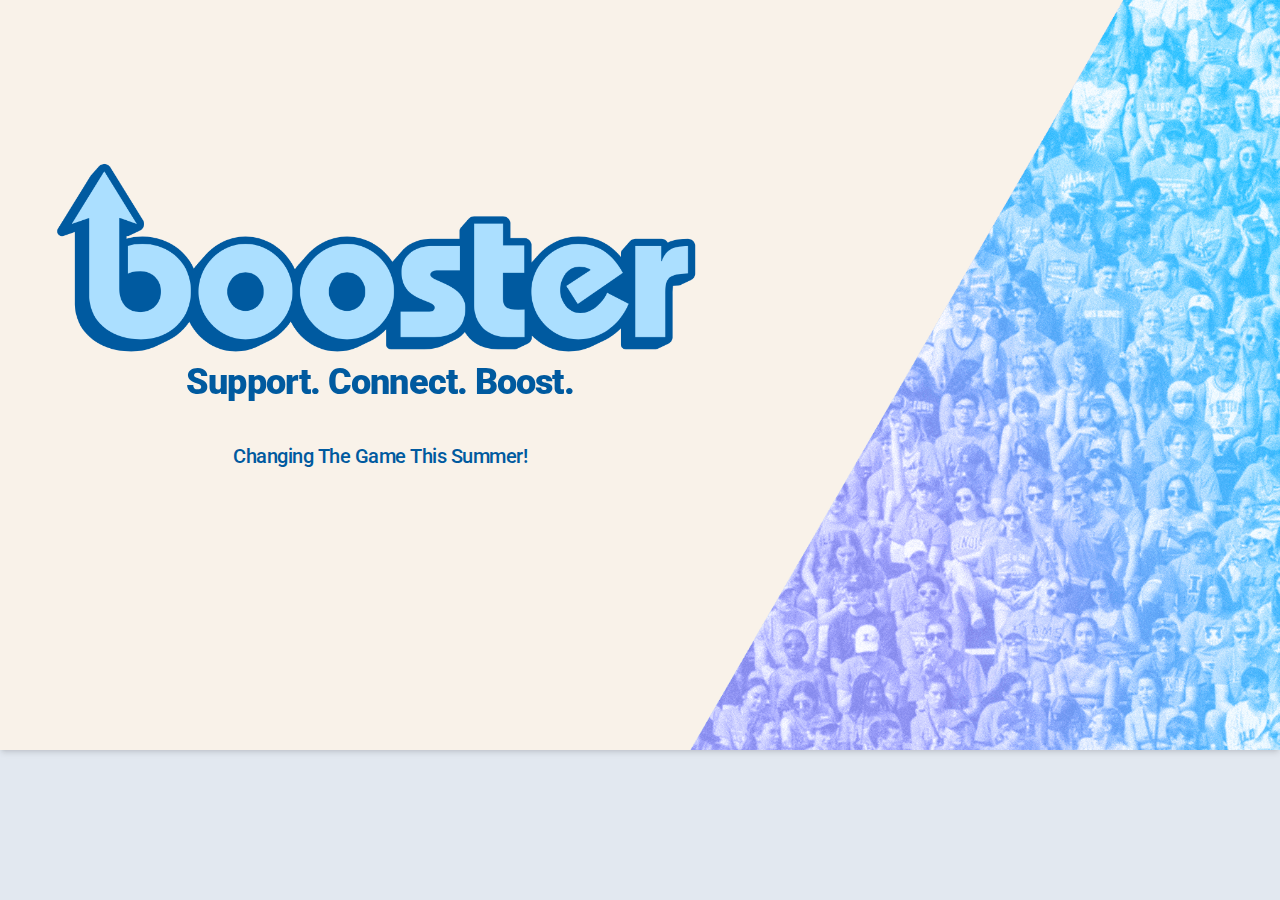
==== index.html @ 49410ab0 "fixed build" ====
<!doctype html>
<html lang="en">
  <head>
    <meta charset="UTF-8" />
    <link rel="icon" type="image/png" href="/favicon.ico">
    <meta name="viewport" content="width=device-width, initial-scale=1.0" />
    <title>Booster - Support. Connect. Boost.</title>
    <script type="module" crossorigin src="/assets/index-D_Ae_kWf.js"></script>
    <link rel="stylesheet" crossorigin href="/assets/index-BhHoPmG8.css">
  </head>
  <body class="bg-[#e2e8f0]">
    <div class="min-h-[510px] md:min-h-[750px] bg-off-white bg-[url('/fans.png')] bg-no-repeat bg-right-top bg-[length:400px] md:bg-[length:600px] shadow-md">
      <div class="ml-10 pt-12 md:ml-14 md:pt-[160px] w-3/4 md:w-1/2">
        <img src="/booster-logo.svg" class="relative w-full" data-aos="zoom-in" />
        <div class="pl-2">
          <p class="font-roboto text-2xl md:text-4xl font-black tracking-tight text-blue pt-2 md:text-center" data-aos="zoom-y-out">Support. Connect. Boost.</p>
          <p class="font-roboto text-base md:text-xl font-medium tracking-tight text-blue pt-10 md:text-center">Changing The Game This Summer!</p>
        </div>
      </div>
    </div>
  </body>
</html>
---- assets/index-BhHoPmG8.css ----
@import"https://fonts.googleapis.com/css2?family=Roboto:wght@500;700;900&display=swap";*,:before,:after{box-sizing:border-box;border-width:0;border-style:solid;border-color:currentColor}:before,:after{--tw-content: ""}html,:host{line-height:1.5;-webkit-text-size-adjust:100%;-moz-tab-size:4;-o-tab-size:4;tab-size:4;font-family:ui-sans-serif,system-ui,sans-serif,"Apple Color Emoji","Segoe UI Emoji",Segoe UI Symbol,"Noto Color Emoji";font-feature-settings:normal;font-variation-settings:normal;-webkit-tap-highlight-color:transparent}body{margin:0;line-height:inherit}hr{height:0;color:inherit;border-top-width:1px}abbr:where([title]){-webkit-text-decoration:underline dotted;text-decoration:underline dotted}h1,h2,h3,h4,h5,h6{font-size:inherit;font-weight:inherit}a{color:inherit;text-decoration:inherit}b,strong{font-weight:bolder}code,kbd,samp,pre{font-family:ui-monospace,SFMono-Regular,Menlo,Monaco,Consolas,Liberation Mono,Courier New,monospace;font-feature-settings:normal;font-variation-settings:normal;font-size:1em}small{font-size:80%}sub,sup{font-size:75%;line-height:0;position:relative;vertical-align:baseline}sub{bottom:-.25em}sup{top:-.5em}table{text-indent:0;border-color:inherit;border-collapse:collapse}button,input,optgroup,select,textarea{font-family:inherit;font-feature-settings:inherit;font-variation-settings:inherit;font-size:100%;font-weight:inherit;line-height:inherit;letter-spacing:inherit;color:inherit;margin:0;padding:0}button,select{text-transform:none}button,input:where([type=button]),input:where([type=reset]),input:where([type=submit]){-webkit-appearance:button;background-color:transparent;background-image:none}:-moz-focusring{outline:auto}:-moz-ui-invalid{box-shadow:none}progress{vertical-align:baseline}::-webkit-inner-spin-button,::-webkit-outer-spin-button{height:auto}[type=search]{-webkit-appearance:textfield;outline-offset:-2px}::-webkit-search-decoration{-webkit-appearance:none}::-webkit-file-upload-button{-webkit-appearance:button;font:inherit}summary{display:list-item}blockquote,dl,dd,h1,h2,h3,h4,h5,h6,hr,figure,p,pre{margin:0}fieldset{margin:0;padding:0}legend{padding:0}ol,ul,menu{list-style:none;margin:0;padding:0}dialog{padding:0}textarea{resize:vertical}input::-moz-placeholder,textarea::-moz-placeholder{opacity:1;color:#9ca3af}input::placeholder,textarea::placeholder{opacity:1;color:#9ca3af}button,[role=button]{cursor:pointer}:disabled{cursor:default}img,svg,video,canvas,audio,iframe,embed,object{display:block;vertical-align:middle}img,video{max-width:100%;height:auto}[hidden]{display:none}*,:before,:after{--tw-border-spacing-x: 0;--tw-border-spacing-y: 0;--tw-translate-x: 0;--tw-translate-y: 0;--tw-rotate: 0;--tw-skew-x: 0;--tw-skew-y: 0;--tw-scale-x: 1;--tw-scale-y: 1;--tw-pan-x: ;--tw-pan-y: ;--tw-pinch-zoom: ;--tw-scroll-snap-strictness: proximity;--tw-gradient-from-position: ;--tw-gradient-via-position: ;--tw-gradient-to-position: ;--tw-ordinal: ;--tw-slashed-zero: ;--tw-numeric-figure: ;--tw-numeric-spacing: ;--tw-numeric-fraction: ;--tw-ring-inset: ;--tw-ring-offset-width: 0px;--tw-ring-offset-color: #fff;--tw-ring-color: rgb(59 130 246 / .5);--tw-ring-offset-shadow: 0 0 #0000;--tw-ring-shadow: 0 0 #0000;--tw-shadow: 0 0 #0000;--tw-shadow-colored: 0 0 #0000;--tw-blur: ;--tw-brightness: ;--tw-contrast: ;--tw-grayscale: ;--tw-hue-rotate: ;--tw-invert: ;--tw-saturate: ;--tw-sepia: ;--tw-drop-shadow: ;--tw-backdrop-blur: ;--tw-backdrop-brightness: ;--tw-backdrop-contrast: ;--tw-backdrop-grayscale: ;--tw-backdrop-hue-rotate: ;--tw-backdrop-invert: ;--tw-backdrop-opacity: ;--tw-backdrop-saturate: ;--tw-backdrop-sepia: ;--tw-contain-size: ;--tw-contain-layout: ;--tw-contain-paint: ;--tw-contain-style: }::backdrop{--tw-border-spacing-x: 0;--tw-border-spacing-y: 0;--tw-translate-x: 0;--tw-translate-y: 0;--tw-rotate: 0;--tw-skew-x: 0;--tw-skew-y: 0;--tw-scale-x: 1;--tw-scale-y: 1;--tw-pan-x: ;--tw-pan-y: ;--tw-pinch-zoom: ;--tw-scroll-snap-strictness: proximity;--tw-gradient-from-position: ;--tw-gradient-via-position: ;--tw-gradient-to-position: ;--tw-ordinal: ;--tw-slashed-zero: ;--tw-numeric-figure: ;--tw-numeric-spacing: ;--tw-numeric-fraction: ;--tw-ring-inset: ;--tw-ring-offset-width: 0px;--tw-ring-offset-color: #fff;--tw-ring-color: rgb(59 130 246 / .5);--tw-ring-offset-shadow: 0 0 #0000;--tw-ring-shadow: 0 0 #0000;--tw-shadow: 0 0 #0000;--tw-shadow-colored: 0 0 #0000;--tw-blur: ;--tw-brightness: ;--tw-contrast: ;--tw-grayscale: ;--tw-hue-rotate: ;--tw-invert: ;--tw-saturate: ;--tw-sepia: ;--tw-drop-shadow: ;--tw-backdrop-blur: ;--tw-backdrop-brightness: ;--tw-backdrop-contrast: ;--tw-backdrop-grayscale: ;--tw-backdrop-hue-rotate: ;--tw-backdrop-invert: ;--tw-backdrop-opacity: ;--tw-backdrop-saturate: ;--tw-backdrop-sepia: ;--tw-contain-size: ;--tw-contain-layout: ;--tw-contain-paint: ;--tw-contain-style: }.relative{position:relative}.ml-10{margin-left:2.5rem}.min-h-\[510px\]{min-height:510px}.w-3\/4{width:75%}.w-full{width:100%}.bg-\[\#e2e8f0\]{--tw-bg-opacity: 1;background-color:rgb(226 232 240 / var(--tw-bg-opacity))}.bg-off-white{--tw-bg-opacity: 1;background-color:rgb(249 242 233 / var(--tw-bg-opacity))}.bg-\[url\(\'\/fans\.png\'\)\]{background-image:url(/fans.png)}.bg-\[length\:400px\]{background-size:400px}.bg-right-top{background-position:right top}.bg-no-repeat{background-repeat:no-repeat}.pl-2{padding-left:.5rem}.pt-10{padding-top:2.5rem}.pt-12{padding-top:3rem}.pt-2{padding-top:.5rem}.font-roboto{font-family:Roboto,sans-serif}.text-2xl{font-size:1.5rem;line-height:2rem}.text-base{font-size:1rem;line-height:1.5rem}.font-black{font-weight:900}.font-medium{font-weight:500}.tracking-tight{letter-spacing:-.025em}.text-blue{--tw-text-opacity: 1;color:rgb(0 90 159 / var(--tw-text-opacity))}.shadow-md{--tw-shadow: 0 4px 6px -1px rgb(0 0 0 / .1), 0 2px 4px -2px rgb(0 0 0 / .1);--tw-shadow-colored: 0 4px 6px -1px var(--tw-shadow-color), 0 2px 4px -2px var(--tw-shadow-color);box-shadow:var(--tw-ring-offset-shadow, 0 0 #0000),var(--tw-ring-shadow, 0 0 #0000),var(--tw-shadow)}@media (min-width: 768px){.md\:ml-14{margin-left:3.5rem}.md\:min-h-\[750px\]{min-height:750px}.md\:w-1\/2{width:50%}.md\:bg-\[length\:600px\]{background-size:600px}.md\:pt-\[160px\]{padding-top:160px}.md\:text-center{text-align:center}.md\:text-4xl{font-size:2.25rem;line-height:2.5rem}.md\:text-xl{font-size:1.25rem;line-height:1.75rem}}[data-aos][data-aos][data-aos-duration="50"],body[data-aos-duration="50"] [data-aos]{transition-duration:50ms}[data-aos][data-aos][data-aos-delay="50"],body[data-aos-delay="50"] [data-aos]{transition-delay:0s}[data-aos][data-aos][data-aos-delay="50"].aos-animate,body[data-aos-delay="50"] [data-aos].aos-animate{transition-delay:50ms}[data-aos][data-aos][data-aos-duration="100"],body[data-aos-duration="100"] [data-aos]{transition-duration:.1s}[data-aos][data-aos][data-aos-delay="100"],body[data-aos-delay="100"] [data-aos]{transition-delay:0s}[data-aos][data-aos][data-aos-delay="100"].aos-animate,body[data-aos-delay="100"] [data-aos].aos-animate{transition-delay:.1s}[data-aos][data-aos][data-aos-duration="150"],body[data-aos-duration="150"] [data-aos]{transition-duration:.15s}[data-aos][data-aos][data-aos-delay="150"],body[data-aos-delay="150"] [data-aos]{transition-delay:0s}[data-aos][data-aos][data-aos-delay="150"].aos-animate,body[data-aos-delay="150"] [data-aos].aos-animate{transition-delay:.15s}[data-aos][data-aos][data-aos-duration="200"],body[data-aos-duration="200"] [data-aos]{transition-duration:.2s}[data-aos][data-aos][data-aos-delay="200"],body[data-aos-delay="200"] [data-aos]{transition-delay:0s}[data-aos][data-aos][data-aos-delay="200"].aos-animate,body[data-aos-delay="200"] [data-aos].aos-animate{transition-delay:.2s}[data-aos][data-aos][data-aos-duration="250"],body[data-aos-duration="250"] [data-aos]{transition-duration:.25s}[data-aos][data-aos][data-aos-delay="250"],body[data-aos-delay="250"] [data-aos]{transition-delay:0s}[data-aos][data-aos][data-aos-delay="250"].aos-animate,body[data-aos-delay="250"] [data-aos].aos-animate{transition-delay:.25s}[data-aos][data-aos][data-aos-duration="300"],body[data-aos-duration="300"] [data-aos]{transition-duration:.3s}[data-aos][data-aos][data-aos-delay="300"],body[data-aos-delay="300"] [data-aos]{transition-delay:0s}[data-aos][data-aos][data-aos-delay="300"].aos-animate,body[data-aos-delay="300"] [data-aos].aos-animate{transition-delay:.3s}[data-aos][data-aos][data-aos-duration="350"],body[data-aos-duration="350"] [data-aos]{transition-duration:.35s}[data-aos][data-aos][data-aos-delay="350"],body[data-aos-delay="350"] [data-aos]{transition-delay:0s}[data-aos][data-aos][data-aos-delay="350"].aos-animate,body[data-aos-delay="350"] [data-aos].aos-animate{transition-delay:.35s}[data-aos][data-aos][data-aos-duration="400"],body[data-aos-duration="400"] [data-aos]{transition-duration:.4s}[data-aos][data-aos][data-aos-delay="400"],body[data-aos-delay="400"] [data-aos]{transition-delay:0s}[data-aos][data-aos][data-aos-delay="400"].aos-animate,body[data-aos-delay="400"] [data-aos].aos-animate{transition-delay:.4s}[data-aos][data-aos][data-aos-duration="450"],body[data-aos-duration="450"] [data-aos]{transition-duration:.45s}[data-aos][data-aos][data-aos-delay="450"],body[data-aos-delay="450"] [data-aos]{transition-delay:0s}[data-aos][data-aos][data-aos-delay="450"].aos-animate,body[data-aos-delay="450"] [data-aos].aos-animate{transition-delay:.45s}[data-aos][data-aos][data-aos-duration="500"],body[data-aos-duration="500"] [data-aos]{transition-duration:.5s}[data-aos][data-aos][data-aos-delay="500"],body[data-aos-delay="500"] [data-aos]{transition-delay:0s}[data-aos][data-aos][data-aos-delay="500"].aos-animate,body[data-aos-delay="500"] [data-aos].aos-animate{transition-delay:.5s}[data-aos][data-aos][data-aos-duration="550"],body[data-aos-duration="550"] [data-aos]{transition-duration:.55s}[data-aos][data-aos][data-aos-delay="550"],body[data-aos-delay="550"] [data-aos]{transition-delay:0s}[data-aos][data-aos][data-aos-delay="550"].aos-animate,body[data-aos-delay="550"] [data-aos].aos-animate{transition-delay:.55s}[data-aos][data-aos][data-aos-duration="600"],body[data-aos-duration="600"] [data-aos]{transition-duration:.6s}[data-aos][data-aos][data-aos-delay="600"],body[data-aos-delay="600"] [data-aos]{transition-delay:0s}[data-aos][data-aos][data-aos-delay="600"].aos-animate,body[data-aos-delay="600"] [data-aos].aos-animate{transition-delay:.6s}[data-aos][data-aos][data-aos-duration="650"],body[data-aos-duration="650"] [data-aos]{transition-duration:.65s}[data-aos][data-aos][data-aos-delay="650"],body[data-aos-delay="650"] [data-aos]{transition-delay:0s}[data-aos][data-aos][data-aos-delay="650"].aos-animate,body[data-aos-delay="650"] [data-aos].aos-animate{transition-delay:.65s}[data-aos][data-aos][data-aos-duration="700"],body[data-aos-duration="700"] [data-aos]{transition-duration:.7s}[data-aos][data-aos][data-aos-delay="700"],body[data-aos-delay="700"] [data-aos]{transition-delay:0s}[data-aos][data-aos][data-aos-delay="700"].aos-animate,body[data-aos-delay="700"] [data-aos].aos-animate{transition-delay:.7s}[data-aos][data-aos][data-aos-duration="750"],body[data-aos-duration="750"] [data-aos]{transition-duration:.75s}[data-aos][data-aos][data-aos-delay="750"],body[data-aos-delay="750"] [data-aos]{transition-delay:0s}[data-aos][data-aos][data-aos-delay="750"].aos-animate,body[data-aos-delay="750"] [data-aos].aos-animate{transition-delay:.75s}[data-aos][data-aos][data-aos-duration="800"],body[data-aos-duration="800"] [data-aos]{transition-duration:.8s}[data-aos][data-aos][data-aos-delay="800"],body[data-aos-delay="800"] [data-aos]{transition-delay:0s}[data-aos][data-aos][data-aos-delay="800"].aos-animate,body[data-aos-delay="800"] [data-aos].aos-animate{transition-delay:.8s}[data-aos][data-aos][data-aos-duration="850"],body[data-aos-duration="850"] [data-aos]{transition-duration:.85s}[data-aos][data-aos][data-aos-delay="850"],body[data-aos-delay="850"] [data-aos]{transition-delay:0s}[data-aos][data-aos][data-aos-delay="850"].aos-animate,body[data-aos-delay="850"] [data-aos].aos-animate{transition-delay:.85s}[data-aos][data-aos][data-aos-duration="900"],body[data-aos-duration="900"] [data-aos]{transition-duration:.9s}[data-aos][data-aos][data-aos-delay="900"],body[data-aos-delay="900"] [data-aos]{transition-delay:0s}[data-aos][data-aos][data-aos-delay="900"].aos-animate,body[data-aos-delay="900"] [data-aos].aos-animate{transition-delay:.9s}[data-aos][data-aos][data-aos-duration="950"],body[data-aos-duration="950"] [data-aos]{transition-duration:.95s}[data-aos][data-aos][data-aos-delay="950"],body[data-aos-delay="950"] [data-aos]{transition-delay:0s}[data-aos][data-aos][data-aos-delay="950"].aos-animate,body[data-aos-delay="950"] [data-aos].aos-animate{transition-delay:.95s}[data-aos][data-aos][data-aos-duration="1000"],body[data-aos-duration="1000"] [data-aos]{transition-duration:1s}[data-aos][data-aos][data-aos-delay="1000"],body[data-aos-delay="1000"] [data-aos]{transition-delay:0s}[data-aos][data-aos][data-aos-delay="1000"].aos-animate,body[data-aos-delay="1000"] [data-aos].aos-animate{transition-delay:1s}[data-aos][data-aos][data-aos-duration="1050"],body[data-aos-duration="1050"] [data-aos]{transition-duration:1.05s}[data-aos][data-aos][data-aos-delay="1050"],body[data-aos-delay="1050"] [data-aos]{transition-delay:0s}[data-aos][data-aos][data-aos-delay="1050"].aos-animate,body[data-aos-delay="1050"] [data-aos].aos-animate{transition-delay:1.05s}[data-aos][data-aos][data-aos-duration="1100"],body[data-aos-duration="1100"] [data-aos]{transition-duration:1.1s}[data-aos][data-aos][data-aos-delay="1100"],body[data-aos-delay="1100"] [data-aos]{transition-delay:0s}[data-aos][data-aos][data-aos-delay="1100"].aos-animate,body[data-aos-delay="1100"] [data-aos].aos-animate{transition-delay:1.1s}[data-aos][data-aos][data-aos-duration="1150"],body[data-aos-duration="1150"] [data-aos]{transition-duration:1.15s}[data-aos][data-aos][data-aos-delay="1150"],body[data-aos-delay="1150"] [data-aos]{transition-delay:0s}[data-aos][data-aos][data-aos-delay="1150"].aos-animate,body[data-aos-delay="1150"] [data-aos].aos-animate{transition-delay:1.15s}[data-aos][data-aos][data-aos-duration="1200"],body[data-aos-duration="1200"] [data-aos]{transition-duration:1.2s}[data-aos][data-aos][data-aos-delay="1200"],body[data-aos-delay="1200"] [data-aos]{transition-delay:0s}[data-aos][data-aos][data-aos-delay="1200"].aos-animate,body[data-aos-delay="1200"] [data-aos].aos-animate{transition-delay:1.2s}[data-aos][data-aos][data-aos-duration="1250"],body[data-aos-duration="1250"] [data-aos]{transition-duration:1.25s}[data-aos][data-aos][data-aos-delay="1250"],body[data-aos-delay="1250"] [data-aos]{transition-delay:0s}[data-aos][data-aos][data-aos-delay="1250"].aos-animate,body[data-aos-delay="1250"] [data-aos].aos-animate{transition-delay:1.25s}[data-aos][data-aos][data-aos-duration="1300"],body[data-aos-duration="1300"] [data-aos]{transition-duration:1.3s}[data-aos][data-aos][data-aos-delay="1300"],body[data-aos-delay="1300"] [data-aos]{transition-delay:0s}[data-aos][data-aos][data-aos-delay="1300"].aos-animate,body[data-aos-delay="1300"] [data-aos].aos-animate{transition-delay:1.3s}[data-aos][data-aos][data-aos-duration="1350"],body[data-aos-duration="1350"] [data-aos]{transition-duration:1.35s}[data-aos][data-aos][data-aos-delay="1350"],body[data-aos-delay="1350"] [data-aos]{transition-delay:0s}[data-aos][data-aos][data-aos-delay="1350"].aos-animate,body[data-aos-delay="1350"] [data-aos].aos-animate{transition-delay:1.35s}[data-aos][data-aos][data-aos-duration="1400"],body[data-aos-duration="1400"] [data-aos]{transition-duration:1.4s}[data-aos][data-aos][data-aos-delay="1400"],body[data-aos-delay="1400"] [data-aos]{transition-delay:0s}[data-aos][data-aos][data-aos-delay="1400"].aos-animate,body[data-aos-delay="1400"] [data-aos].aos-animate{transition-delay:1.4s}[data-aos][data-aos][data-aos-duration="1450"],body[data-aos-duration="1450"] [data-aos]{transition-duration:1.45s}[data-aos][data-aos][data-aos-delay="1450"],body[data-aos-delay="1450"] [data-aos]{transition-delay:0s}[data-aos][data-aos][data-aos-delay="1450"].aos-animate,body[data-aos-delay="1450"] [data-aos].aos-animate{transition-delay:1.45s}[data-aos][data-aos][data-aos-duration="1500"],body[data-aos-duration="1500"] [data-aos]{transition-duration:1.5s}[data-aos][data-aos][data-aos-delay="1500"],body[data-aos-delay="1500"] [data-aos]{transition-delay:0s}[data-aos][data-aos][data-aos-delay="1500"].aos-animate,body[data-aos-delay="1500"] [data-aos].aos-animate{transition-delay:1.5s}[data-aos][data-aos][data-aos-duration="1550"],body[data-aos-duration="1550"] [data-aos]{transition-duration:1.55s}[data-aos][data-aos][data-aos-delay="1550"],body[data-aos-delay="1550"] [data-aos]{transition-delay:0s}[data-aos][data-aos][data-aos-delay="1550"].aos-animate,body[data-aos-delay="1550"] [data-aos].aos-animate{transition-delay:1.55s}[data-aos][data-aos][data-aos-duration="1600"],body[data-aos-duration="1600"] [data-aos]{transition-duration:1.6s}[data-aos][data-aos][data-aos-delay="1600"],body[data-aos-delay="1600"] [data-aos]{transition-delay:0s}[data-aos][data-aos][data-aos-delay="1600"].aos-animate,body[data-aos-delay="1600"] [data-aos].aos-animate{transition-delay:1.6s}[data-aos][data-aos][data-aos-duration="1650"],body[data-aos-duration="1650"] [data-aos]{transition-duration:1.65s}[data-aos][data-aos][data-aos-delay="1650"],body[data-aos-delay="1650"] [data-aos]{transition-delay:0s}[data-aos][data-aos][data-aos-delay="1650"].aos-animate,body[data-aos-delay="1650"] [data-aos].aos-animate{transition-delay:1.65s}[data-aos][data-aos][data-aos-duration="1700"],body[data-aos-duration="1700"] [data-aos]{transition-duration:1.7s}[data-aos][data-aos][data-aos-delay="1700"],body[data-aos-delay="1700"] [data-aos]{transition-delay:0s}[data-aos][data-aos][data-aos-delay="1700"].aos-animate,body[data-aos-delay="1700"] [data-aos].aos-animate{transition-delay:1.7s}[data-aos][data-aos][data-aos-duration="1750"],body[data-aos-duration="1750"] [data-aos]{transition-duration:1.75s}[data-aos][data-aos][data-aos-delay="1750"],body[data-aos-delay="1750"] [data-aos]{transition-delay:0s}[data-aos][data-aos][data-aos-delay="1750"].aos-animate,body[data-aos-delay="1750"] [data-aos].aos-animate{transition-delay:1.75s}[data-aos][data-aos][data-aos-duration="1800"],body[data-aos-duration="1800"] [data-aos]{transition-duration:1.8s}[data-aos][data-aos][data-aos-delay="1800"],body[data-aos-delay="1800"] [data-aos]{transition-delay:0s}[data-aos][data-aos][data-aos-delay="1800"].aos-animate,body[data-aos-delay="1800"] [data-aos].aos-animate{transition-delay:1.8s}[data-aos][data-aos][data-aos-duration="1850"],body[data-aos-duration="1850"] [data-aos]{transition-duration:1.85s}[data-aos][data-aos][data-aos-delay="1850"],body[data-aos-delay="1850"] [data-aos]{transition-delay:0s}[data-aos][data-aos][data-aos-delay="1850"].aos-animate,body[data-aos-delay="1850"] [data-aos].aos-animate{transition-delay:1.85s}[data-aos][data-aos][data-aos-duration="1900"],body[data-aos-duration="1900"] [data-aos]{transition-duration:1.9s}[data-aos][data-aos][data-aos-delay="1900"],body[data-aos-delay="1900"] [data-aos]{transition-delay:0s}[data-aos][data-aos][data-aos-delay="1900"].aos-animate,body[data-aos-delay="1900"] [data-aos].aos-animate{transition-delay:1.9s}[data-aos][data-aos][data-aos-duration="1950"],body[data-aos-duration="1950"] [data-aos]{transition-duration:1.95s}[data-aos][data-aos][data-aos-delay="1950"],body[data-aos-delay="1950"] [data-aos]{transition-delay:0s}[data-aos][data-aos][data-aos-delay="1950"].aos-animate,body[data-aos-delay="1950"] [data-aos].aos-animate{transition-delay:1.95s}[data-aos][data-aos][data-aos-duration="2000"],body[data-aos-duration="2000"] [data-aos]{transition-duration:2s}[data-aos][data-aos][data-aos-delay="2000"],body[data-aos-delay="2000"] [data-aos]{transition-delay:0s}[data-aos][data-aos][data-aos-delay="2000"].aos-animate,body[data-aos-delay="2000"] [data-aos].aos-animate{transition-delay:2s}[data-aos][data-aos][data-aos-duration="2050"],body[data-aos-duration="2050"] [data-aos]{transition-duration:2.05s}[data-aos][data-aos][data-aos-delay="2050"],body[data-aos-delay="2050"] [data-aos]{transition-delay:0s}[data-aos][data-aos][data-aos-delay="2050"].aos-animate,body[data-aos-delay="2050"] [data-aos].aos-animate{transition-delay:2.05s}[data-aos][data-aos][data-aos-duration="2100"],body[data-aos-duration="2100"] [data-aos]{transition-duration:2.1s}[data-aos][data-aos][data-aos-delay="2100"],body[data-aos-delay="2100"] [data-aos]{transition-delay:0s}[data-aos][data-aos][data-aos-delay="2100"].aos-animate,body[data-aos-delay="2100"] [data-aos].aos-animate{transition-delay:2.1s}[data-aos][data-aos][data-aos-duration="2150"],body[data-aos-duration="2150"] [data-aos]{transition-duration:2.15s}[data-aos][data-aos][data-aos-delay="2150"],body[data-aos-delay="2150"] [data-aos]{transition-delay:0s}[data-aos][data-aos][data-aos-delay="2150"].aos-animate,body[data-aos-delay="2150"] [data-aos].aos-animate{transition-delay:2.15s}[data-aos][data-aos][data-aos-duration="2200"],body[data-aos-duration="2200"] [data-aos]{transition-duration:2.2s}[data-aos][data-aos][data-aos-delay="2200"],body[data-aos-delay="2200"] [data-aos]{transition-delay:0s}[data-aos][data-aos][data-aos-delay="2200"].aos-animate,body[data-aos-delay="2200"] [data-aos].aos-animate{transition-delay:2.2s}[data-aos][data-aos][data-aos-duration="2250"],body[data-aos-duration="2250"] [data-aos]{transition-duration:2.25s}[data-aos][data-aos][data-aos-delay="2250"],body[data-aos-delay="2250"] [data-aos]{transition-delay:0s}[data-aos][data-aos][data-aos-delay="2250"].aos-animate,body[data-aos-delay="2250"] [data-aos].aos-animate{transition-delay:2.25s}[data-aos][data-aos][data-aos-duration="2300"],body[data-aos-duration="2300"] [data-aos]{transition-duration:2.3s}[data-aos][data-aos][data-aos-delay="2300"],body[data-aos-delay="2300"] [data-aos]{transition-delay:0s}[data-aos][data-aos][data-aos-delay="2300"].aos-animate,body[data-aos-delay="2300"] [data-aos].aos-animate{transition-delay:2.3s}[data-aos][data-aos][data-aos-duration="2350"],body[data-aos-duration="2350"] [data-aos]{transition-duration:2.35s}[data-aos][data-aos][data-aos-delay="2350"],body[data-aos-delay="2350"] [data-aos]{transition-delay:0s}[data-aos][data-aos][data-aos-delay="2350"].aos-animate,body[data-aos-delay="2350"] [data-aos].aos-animate{transition-delay:2.35s}[data-aos][data-aos][data-aos-duration="2400"],body[data-aos-duration="2400"] [data-aos]{transition-duration:2.4s}[data-aos][data-aos][data-aos-delay="2400"],body[data-aos-delay="2400"] [data-aos]{transition-delay:0s}[data-aos][data-aos][data-aos-delay="2400"].aos-animate,body[data-aos-delay="2400"] [data-aos].aos-animate{transition-delay:2.4s}[data-aos][data-aos][data-aos-duration="2450"],body[data-aos-duration="2450"] [data-aos]{transition-duration:2.45s}[data-aos][data-aos][data-aos-delay="2450"],body[data-aos-delay="2450"] [data-aos]{transition-delay:0s}[data-aos][data-aos][data-aos-delay="2450"].aos-animate,body[data-aos-delay="2450"] [data-aos].aos-animate{transition-delay:2.45s}[data-aos][data-aos][data-aos-duration="2500"],body[data-aos-duration="2500"] [data-aos]{transition-duration:2.5s}[data-aos][data-aos][data-aos-delay="2500"],body[data-aos-delay="2500"] [data-aos]{transition-delay:0s}[data-aos][data-aos][data-aos-delay="2500"].aos-animate,body[data-aos-delay="2500"] [data-aos].aos-animate{transition-delay:2.5s}[data-aos][data-aos][data-aos-duration="2550"],body[data-aos-duration="2550"] [data-aos]{transition-duration:2.55s}[data-aos][data-aos][data-aos-delay="2550"],body[data-aos-delay="2550"] [data-aos]{transition-delay:0s}[data-aos][data-aos][data-aos-delay="2550"].aos-animate,body[data-aos-delay="2550"] [data-aos].aos-animate{transition-delay:2.55s}[data-aos][data-aos][data-aos-duration="2600"],body[data-aos-duration="2600"] [data-aos]{transition-duration:2.6s}[data-aos][data-aos][data-aos-delay="2600"],body[data-aos-delay="2600"] [data-aos]{transition-delay:0s}[data-aos][data-aos][data-aos-delay="2600"].aos-animate,body[data-aos-delay="2600"] [data-aos].aos-animate{transition-delay:2.6s}[data-aos][data-aos][data-aos-duration="2650"],body[data-aos-duration="2650"] [data-aos]{transition-duration:2.65s}[data-aos][data-aos][data-aos-delay="2650"],body[data-aos-delay="2650"] [data-aos]{transition-delay:0s}[data-aos][data-aos][data-aos-delay="2650"].aos-animate,body[data-aos-delay="2650"] [data-aos].aos-animate{transition-delay:2.65s}[data-aos][data-aos][data-aos-duration="2700"],body[data-aos-duration="2700"] [data-aos]{transition-duration:2.7s}[data-aos][data-aos][data-aos-delay="2700"],body[data-aos-delay="2700"] [data-aos]{transition-delay:0s}[data-aos][data-aos][data-aos-delay="2700"].aos-animate,body[data-aos-delay="2700"] [data-aos].aos-animate{transition-delay:2.7s}[data-aos][data-aos][data-aos-duration="2750"],body[data-aos-duration="2750"] [data-aos]{transition-duration:2.75s}[data-aos][data-aos][data-aos-delay="2750"],body[data-aos-delay="2750"] [data-aos]{transition-delay:0s}[data-aos][data-aos][data-aos-delay="2750"].aos-animate,body[data-aos-delay="2750"] [data-aos].aos-animate{transition-delay:2.75s}[data-aos][data-aos][data-aos-duration="2800"],body[data-aos-duration="2800"] [data-aos]{transition-duration:2.8s}[data-aos][data-aos][data-aos-delay="2800"],body[data-aos-delay="2800"] [data-aos]{transition-delay:0s}[data-aos][data-aos][data-aos-delay="2800"].aos-animate,body[data-aos-delay="2800"] [data-aos].aos-animate{transition-delay:2.8s}[data-aos][data-aos][data-aos-duration="2850"],body[data-aos-duration="2850"] [data-aos]{transition-duration:2.85s}[data-aos][data-aos][data-aos-delay="2850"],body[data-aos-delay="2850"] [data-aos]{transition-delay:0s}[data-aos][data-aos][data-aos-delay="2850"].aos-animate,body[data-aos-delay="2850"] [data-aos].aos-animate{transition-delay:2.85s}[data-aos][data-aos][data-aos-duration="2900"],body[data-aos-duration="2900"] [data-aos]{transition-duration:2.9s}[data-aos][data-aos][data-aos-delay="2900"],body[data-aos-delay="2900"] [data-aos]{transition-delay:0s}[data-aos][data-aos][data-aos-delay="2900"].aos-animate,body[data-aos-delay="2900"] [data-aos].aos-animate{transition-delay:2.9s}[data-aos][data-aos][data-aos-duration="2950"],body[data-aos-duration="2950"] [data-aos]{transition-duration:2.95s}[data-aos][data-aos][data-aos-delay="2950"],body[data-aos-delay="2950"] [data-aos]{transition-delay:0s}[data-aos][data-aos][data-aos-delay="2950"].aos-animate,body[data-aos-delay="2950"] [data-aos].aos-animate{transition-delay:2.95s}[data-aos][data-aos][data-aos-duration="3000"],body[data-aos-duration="3000"] [data-aos]{transition-duration:3s}[data-aos][data-aos][data-aos-delay="3000"],body[data-aos-delay="3000"] [data-aos]{transition-delay:0s}[data-aos][data-aos][data-aos-delay="3000"].aos-animate,body[data-aos-delay="3000"] [data-aos].aos-animate{transition-delay:3s}[data-aos]{pointer-events:none}[data-aos].aos-animate{pointer-events:auto}[data-aos][data-aos][data-aos-easing=linear],body[data-aos-easing=linear] [data-aos]{transition-timing-function:cubic-bezier(.25,.25,.75,.75)}[data-aos][data-aos][data-aos-easing=ease],body[data-aos-easing=ease] [data-aos]{transition-timing-function:ease}[data-aos][data-aos][data-aos-easing=ease-in],body[data-aos-easing=ease-in] [data-aos]{transition-timing-function:ease-in}[data-aos][data-aos][data-aos-easing=ease-out],body[data-aos-easing=ease-out] [data-aos]{transition-timing-function:ease-out}[data-aos][data-aos][data-aos-easing=ease-in-out],body[data-aos-easing=ease-in-out] [data-aos]{transition-timing-function:ease-in-out}[data-aos][data-aos][data-aos-easing=ease-in-back],body[data-aos-easing=ease-in-back] [data-aos]{transition-timing-function:cubic-bezier(.6,-.28,.735,.045)}[data-aos][data-aos][data-aos-easing=ease-out-back],body[data-aos-easing=ease-out-back] [data-aos]{transition-timing-function:cubic-bezier(.175,.885,.32,1.275)}[data-aos][data-aos][data-aos-easing=ease-in-out-back],body[data-aos-easing=ease-in-out-back] [data-aos]{transition-timing-function:cubic-bezier(.68,-.55,.265,1.55)}[data-aos][data-aos][data-aos-easing=ease-in-sine],body[data-aos-easing=ease-in-sine] [data-aos]{transition-timing-function:cubic-bezier(.47,0,.745,.715)}[data-aos][data-aos][data-aos-easing=ease-out-sine],body[data-aos-easing=ease-out-sine] [data-aos]{transition-timing-function:cubic-bezier(.39,.575,.565,1)}[data-aos][data-aos][data-aos-easing=ease-in-out-sine],body[data-aos-easing=ease-in-out-sine] [data-aos]{transition-timing-function:cubic-bezier(.445,.05,.55,.95)}[data-aos][data-aos][data-aos-easing=ease-in-quad],body[data-aos-easing=ease-in-quad] [data-aos]{transition-timing-function:cubic-bezier(.55,.085,.68,.53)}[data-aos][data-aos][data-aos-easing=ease-out-quad],body[data-aos-easing=ease-out-quad] [data-aos]{transition-timing-function:cubic-bezier(.25,.46,.45,.94)}[data-aos][data-aos][data-aos-easing=ease-in-out-quad],body[data-aos-easing=ease-in-out-quad] [data-aos]{transition-timing-function:cubic-bezier(.455,.03,.515,.955)}[data-aos][data-aos][data-aos-easing=ease-in-cubic],body[data-aos-easing=ease-in-cubic] [data-aos]{transition-timing-function:cubic-bezier(.55,.085,.68,.53)}[data-aos][data-aos][data-aos-easing=ease-out-cubic],body[data-aos-easing=ease-out-cubic] [data-aos]{transition-timing-function:cubic-bezier(.25,.46,.45,.94)}[data-aos][data-aos][data-aos-easing=ease-in-out-cubic],body[data-aos-easing=ease-in-out-cubic] [data-aos]{transition-timing-function:cubic-bezier(.455,.03,.515,.955)}[data-aos][data-aos][data-aos-easing=ease-in-quart],body[data-aos-easing=ease-in-quart] [data-aos]{transition-timing-function:cubic-bezier(.55,.085,.68,.53)}[data-aos][data-aos][data-aos-easing=ease-out-quart],body[data-aos-easing=ease-out-quart] [data-aos]{transition-timing-function:cubic-bezier(.25,.46,.45,.94)}[data-aos][data-aos][data-aos-easing=ease-in-out-quart],body[data-aos-easing=ease-in-out-quart] [data-aos]{transition-timing-function:cubic-bezier(.455,.03,.515,.955)}@media screen{html:not(.no-js) [data-aos^=fade][data-aos^=fade]{opacity:0;transition-property:opacity,transform}html:not(.no-js) [data-aos^=fade][data-aos^=fade].aos-animate{opacity:1;transform:none}html:not(.no-js) [data-aos=fade-up]{transform:translate3d(0,100px,0)}html:not(.no-js) [data-aos=fade-down]{transform:translate3d(0,-100px,0)}html:not(.no-js) [data-aos=fade-right]{transform:translate3d(-100px,0,0)}html:not(.no-js) [data-aos=fade-left]{transform:translate3d(100px,0,0)}html:not(.no-js) [data-aos=fade-up-right]{transform:translate3d(-100px,100px,0)}html:not(.no-js) [data-aos=fade-up-left]{transform:translate3d(100px,100px,0)}html:not(.no-js) [data-aos=fade-down-right]{transform:translate3d(-100px,-100px,0)}html:not(.no-js) [data-aos=fade-down-left]{transform:translate3d(100px,-100px,0)}html:not(.no-js) [data-aos^=zoom][data-aos^=zoom]{opacity:0;transition-property:opacity,transform}html:not(.no-js) [data-aos^=zoom][data-aos^=zoom].aos-animate{opacity:1;transform:translateZ(0) scale(1)}html:not(.no-js) [data-aos=zoom-in]{transform:scale(.6)}html:not(.no-js) [data-aos=zoom-in-up]{transform:translate3d(0,100px,0) scale(.6)}html:not(.no-js) [data-aos=zoom-in-down]{transform:translate3d(0,-100px,0) scale(.6)}html:not(.no-js) [data-aos=zoom-in-right]{transform:translate3d(-100px,0,0) scale(.6)}html:not(.no-js) [data-aos=zoom-in-left]{transform:translate3d(100px,0,0) scale(.6)}html:not(.no-js) [data-aos=zoom-out]{transform:scale(1.2)}html:not(.no-js) [data-aos=zoom-out-up]{transform:translate3d(0,100px,0) scale(1.2)}html:not(.no-js) [data-aos=zoom-out-down]{transform:translate3d(0,-100px,0) scale(1.2)}html:not(.no-js) [data-aos=zoom-out-right]{transform:translate3d(-100px,0,0) scale(1.2)}html:not(.no-js) [data-aos=zoom-out-left]{transform:translate3d(100px,0,0) scale(1.2)}html:not(.no-js) [data-aos^=slide][data-aos^=slide]{transition-property:transform;visibility:hidden}html:not(.no-js) [data-aos^=slide][data-aos^=slide].aos-animate{visibility:visible;transform:translateZ(0)}html:not(.no-js) [data-aos=slide-up]{transform:translate3d(0,100%,0)}html:not(.no-js) [data-aos=slide-down]{transform:translate3d(0,-100%,0)}html:not(.no-js) [data-aos=slide-right]{transform:translate3d(-100%,0,0)}html:not(.no-js) [data-aos=slide-left]{transform:translate3d(100%,0,0)}html:not(.no-js) [data-aos^=flip][data-aos^=flip]{backface-visibility:hidden;transition-property:transform}html:not(.no-js) [data-aos=flip-left]{transform:perspective(2500px) rotateY(-100deg)}html:not(.no-js) [data-aos=flip-left].aos-animate{transform:perspective(2500px) rotateY(0)}html:not(.no-js) [data-aos=flip-right]{transform:perspective(2500px) rotateY(100deg)}html:not(.no-js) [data-aos=flip-right].aos-animate{transform:perspective(2500px) rotateY(0)}html:not(.no-js) [data-aos=flip-up]{transform:perspective(2500px) rotateX(-100deg)}html:not(.no-js) [data-aos=flip-up].aos-animate{transform:perspective(2500px) rotateX(0)}html:not(.no-js) [data-aos=flip-down]{transform:perspective(2500px) rotateX(100deg)}html:not(.no-js) [data-aos=flip-down].aos-animate{transform:perspective(2500px) rotateX(0)}}
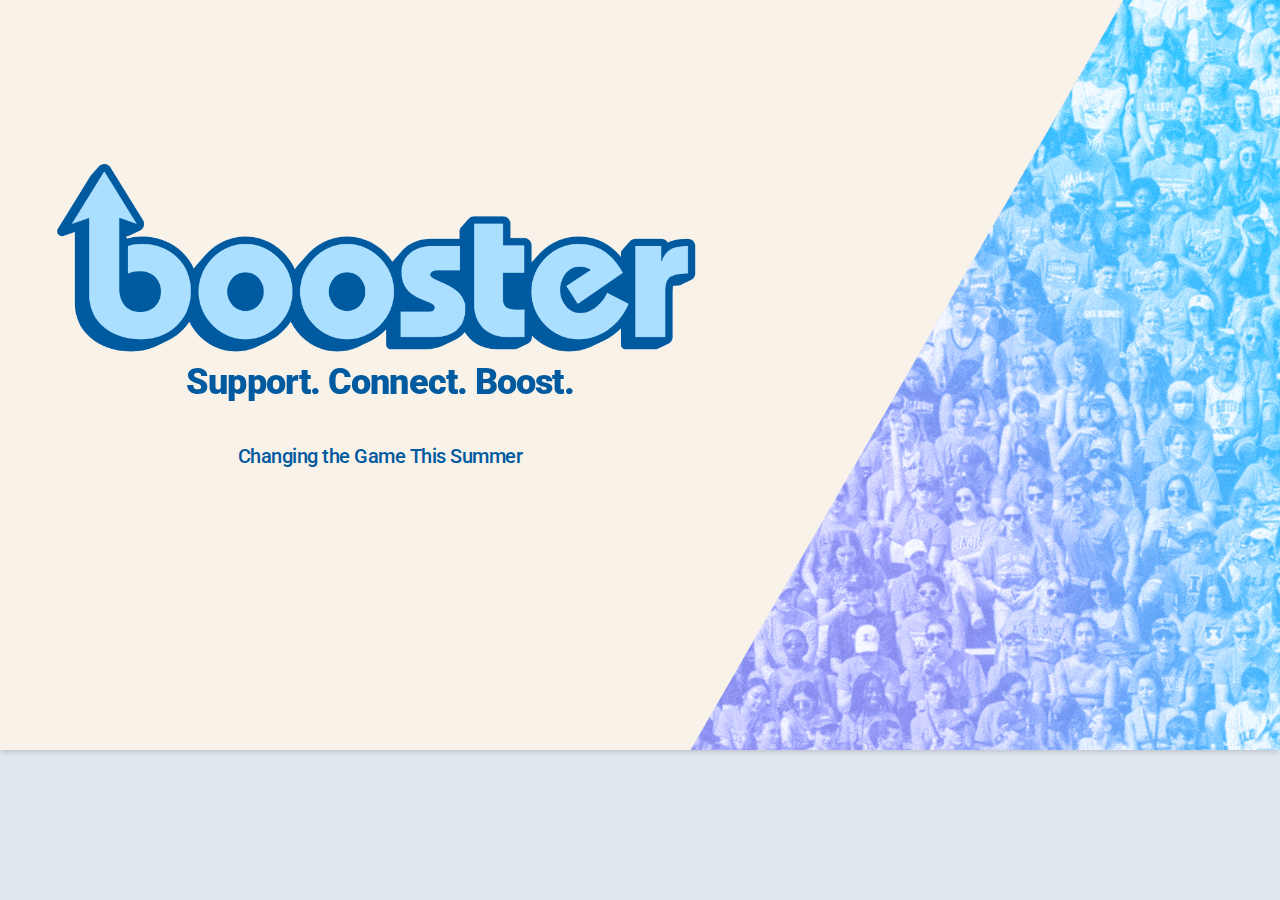
==== commit fbbc8bd6: "Changed wording" ====
--- a/index.html
+++ b/index.html
@@ -14,7 +14,7 @@
         <img src="/booster-logo.svg" class="relative w-full" data-aos="zoom-in" />
         <div class="pl-2">
           <p class="font-roboto text-2xl md:text-4xl font-black tracking-tight text-blue pt-2 md:text-center" data-aos="zoom-y-out">Support. Connect. Boost.</p>
-          <p class="font-roboto text-base md:text-xl font-medium tracking-tight text-blue pt-10 md:text-center">Changing The Game This Summer!</p>
+          <p class="font-roboto text-base md:text-xl font-medium tracking-tight text-blue pt-10 md:text-center">Changing the Game This Summer</p>
         </div>
       </div>
     </div>
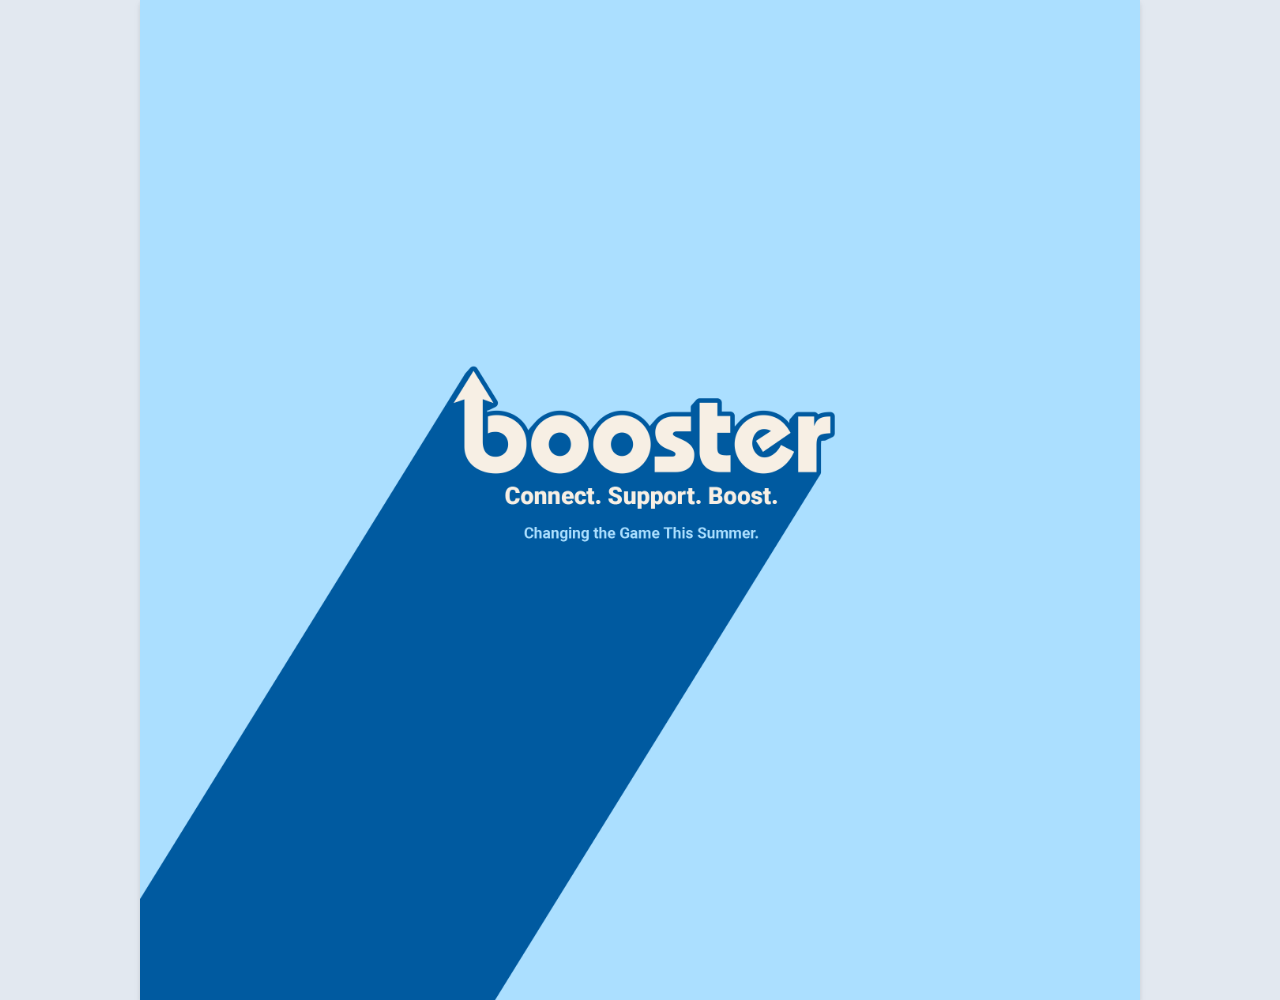
==== commit 4271e859: "New build" ====
--- a/index.html
+++ b/index.html
@@ -2,21 +2,13 @@
 <html lang="en">
   <head>
     <meta charset="UTF-8" />
-    <link rel="icon" type="image/png" href="/favicon.ico">
+    <link rel="icon" type="image/png" href="/booster/favicon.ico">
     <meta name="viewport" content="width=device-width, initial-scale=1.0" />
     <title>Booster - Support. Connect. Boost.</title>
-    <script type="module" crossorigin src="/assets/index-D_Ae_kWf.js"></script>
-    <link rel="stylesheet" crossorigin href="/assets/index-BhHoPmG8.css">
+    <link rel="stylesheet" crossorigin href="/booster/assets/index-K7xBPaFn.css">
   </head>
   <body class="bg-[#e2e8f0]">
-    <div class="min-h-[510px] md:min-h-[750px] bg-off-white bg-[url('/fans.png')] bg-no-repeat bg-right-top bg-[length:400px] md:bg-[length:600px] shadow-md">
-      <div class="ml-10 pt-12 md:ml-14 md:pt-[160px] w-3/4 md:w-1/2">
-        <img src="/booster-logo.svg" class="relative w-full" data-aos="zoom-in" />
-        <div class="pl-2">
-          <p class="font-roboto text-2xl md:text-4xl font-black tracking-tight text-blue pt-2 md:text-center" data-aos="zoom-y-out">Support. Connect. Boost.</p>
-          <p class="font-roboto text-base md:text-xl font-medium tracking-tight text-blue pt-10 md:text-center">Changing the Game This Summer</p>
-        </div>
-      </div>
+    <div class="min-h-[1000px] md:min-h-[1000px] bg-[url('/booster-bg.png')] bg-no-repeat bg-center bg-[length:1000px] drop-shadow-md">
     </div>
   </body>
 </html>
--- a/booster/assets/index-K7xBPaFn.css
+++ b/booster/assets/index-K7xBPaFn.css
@@ -0,0 +1 @@
+@import"https://fonts.googleapis.com/css2?family=Roboto:wght@500;700;900&display=swap";*,:before,:after{box-sizing:border-box;border-width:0;border-style:solid;border-color:currentColor}:before,:after{--tw-content: ""}html,:host{line-height:1.5;-webkit-text-size-adjust:100%;-moz-tab-size:4;-o-tab-size:4;tab-size:4;font-family:ui-sans-serif,system-ui,sans-serif,"Apple Color Emoji","Segoe UI Emoji",Segoe UI Symbol,"Noto Color Emoji";font-feature-settings:normal;font-variation-settings:normal;-webkit-tap-highlight-color:transparent}body{margin:0;line-height:inherit}hr{height:0;color:inherit;border-top-width:1px}abbr:where([title]){-webkit-text-decoration:underline dotted;text-decoration:underline dotted}h1,h2,h3,h4,h5,h6{font-size:inherit;font-weight:inherit}a{color:inherit;text-decoration:inherit}b,strong{font-weight:bolder}code,kbd,samp,pre{font-family:ui-monospace,SFMono-Regular,Menlo,Monaco,Consolas,Liberation Mono,Courier New,monospace;font-feature-settings:normal;font-variation-settings:normal;font-size:1em}small{font-size:80%}sub,sup{font-size:75%;line-height:0;position:relative;vertical-align:baseline}sub{bottom:-.25em}sup{top:-.5em}table{text-indent:0;border-color:inherit;border-collapse:collapse}button,input,optgroup,select,textarea{font-family:inherit;font-feature-settings:inherit;font-variation-settings:inherit;font-size:100%;font-weight:inherit;line-height:inherit;letter-spacing:inherit;color:inherit;margin:0;padding:0}button,select{text-transform:none}button,input:where([type=button]),input:where([type=reset]),input:where([type=submit]){-webkit-appearance:button;background-color:transparent;background-image:none}:-moz-focusring{outline:auto}:-moz-ui-invalid{box-shadow:none}progress{vertical-align:baseline}::-webkit-inner-spin-button,::-webkit-outer-spin-button{height:auto}[type=search]{-webkit-appearance:textfield;outline-offset:-2px}::-webkit-search-decoration{-webkit-appearance:none}::-webkit-file-upload-button{-webkit-appearance:button;font:inherit}summary{display:list-item}blockquote,dl,dd,h1,h2,h3,h4,h5,h6,hr,figure,p,pre{margin:0}fieldset{margin:0;padding:0}legend{padding:0}ol,ul,menu{list-style:none;margin:0;padding:0}dialog{padding:0}textarea{resize:vertical}input::-moz-placeholder,textarea::-moz-placeholder{opacity:1;color:#9ca3af}input::placeholder,textarea::placeholder{opacity:1;color:#9ca3af}button,[role=button]{cursor:pointer}:disabled{cursor:default}img,svg,video,canvas,audio,iframe,embed,object{display:block;vertical-align:middle}img,video{max-width:100%;height:auto}[hidden]{display:none}*,:before,:after{--tw-border-spacing-x: 0;--tw-border-spacing-y: 0;--tw-translate-x: 0;--tw-translate-y: 0;--tw-rotate: 0;--tw-skew-x: 0;--tw-skew-y: 0;--tw-scale-x: 1;--tw-scale-y: 1;--tw-pan-x: ;--tw-pan-y: ;--tw-pinch-zoom: ;--tw-scroll-snap-strictness: proximity;--tw-gradient-from-position: ;--tw-gradient-via-position: ;--tw-gradient-to-position: ;--tw-ordinal: ;--tw-slashed-zero: ;--tw-numeric-figure: ;--tw-numeric-spacing: ;--tw-numeric-fraction: ;--tw-ring-inset: ;--tw-ring-offset-width: 0px;--tw-ring-offset-color: #fff;--tw-ring-color: rgb(59 130 246 / .5);--tw-ring-offset-shadow: 0 0 #0000;--tw-ring-shadow: 0 0 #0000;--tw-shadow: 0 0 #0000;--tw-shadow-colored: 0 0 #0000;--tw-blur: ;--tw-brightness: ;--tw-contrast: ;--tw-grayscale: ;--tw-hue-rotate: ;--tw-invert: ;--tw-saturate: ;--tw-sepia: ;--tw-drop-shadow: ;--tw-backdrop-blur: ;--tw-backdrop-brightness: ;--tw-backdrop-contrast: ;--tw-backdrop-grayscale: ;--tw-backdrop-hue-rotate: ;--tw-backdrop-invert: ;--tw-backdrop-opacity: ;--tw-backdrop-saturate: ;--tw-backdrop-sepia: ;--tw-contain-size: ;--tw-contain-layout: ;--tw-contain-paint: ;--tw-contain-style: }::backdrop{--tw-border-spacing-x: 0;--tw-border-spacing-y: 0;--tw-translate-x: 0;--tw-translate-y: 0;--tw-rotate: 0;--tw-skew-x: 0;--tw-skew-y: 0;--tw-scale-x: 1;--tw-scale-y: 1;--tw-pan-x: ;--tw-pan-y: ;--tw-pinch-zoom: ;--tw-scroll-snap-strictness: proximity;--tw-gradient-from-position: ;--tw-gradient-via-position: ;--tw-gradient-to-position: ;--tw-ordinal: ;--tw-slashed-zero: ;--tw-numeric-figure: ;--tw-numeric-spacing: ;--tw-numeric-fraction: ;--tw-ring-inset: ;--tw-ring-offset-width: 0px;--tw-ring-offset-color: #fff;--tw-ring-color: rgb(59 130 246 / .5);--tw-ring-offset-shadow: 0 0 #0000;--tw-ring-shadow: 0 0 #0000;--tw-shadow: 0 0 #0000;--tw-shadow-colored: 0 0 #0000;--tw-blur: ;--tw-brightness: ;--tw-contrast: ;--tw-grayscale: ;--tw-hue-rotate: ;--tw-invert: ;--tw-saturate: ;--tw-sepia: ;--tw-drop-shadow: ;--tw-backdrop-blur: ;--tw-backdrop-brightness: ;--tw-backdrop-contrast: ;--tw-backdrop-grayscale: ;--tw-backdrop-hue-rotate: ;--tw-backdrop-invert: ;--tw-backdrop-opacity: ;--tw-backdrop-saturate: ;--tw-backdrop-sepia: ;--tw-contain-size: ;--tw-contain-layout: ;--tw-contain-paint: ;--tw-contain-style: }.min-h-\[1000px\]{min-height:1000px}.bg-\[\#e2e8f0\]{--tw-bg-opacity: 1;background-color:rgb(226 232 240 / var(--tw-bg-opacity))}.bg-\[url\(\'\/booster-bg\.png\'\)\]{background-image:url(/booster/booster-bg.png)}.bg-\[length\:1000px\]{background-size:1000px}.bg-center{background-position:center}.bg-no-repeat{background-repeat:no-repeat}.drop-shadow-md{--tw-drop-shadow: drop-shadow(0 4px 3px rgb(0 0 0 / .07)) drop-shadow(0 2px 2px rgb(0 0 0 / .06));filter:var(--tw-blur) var(--tw-brightness) var(--tw-contrast) var(--tw-grayscale) var(--tw-hue-rotate) var(--tw-invert) var(--tw-saturate) var(--tw-sepia) var(--tw-drop-shadow)}@media (min-width: 768px){.md\:min-h-\[1000px\]{min-height:1000px}}
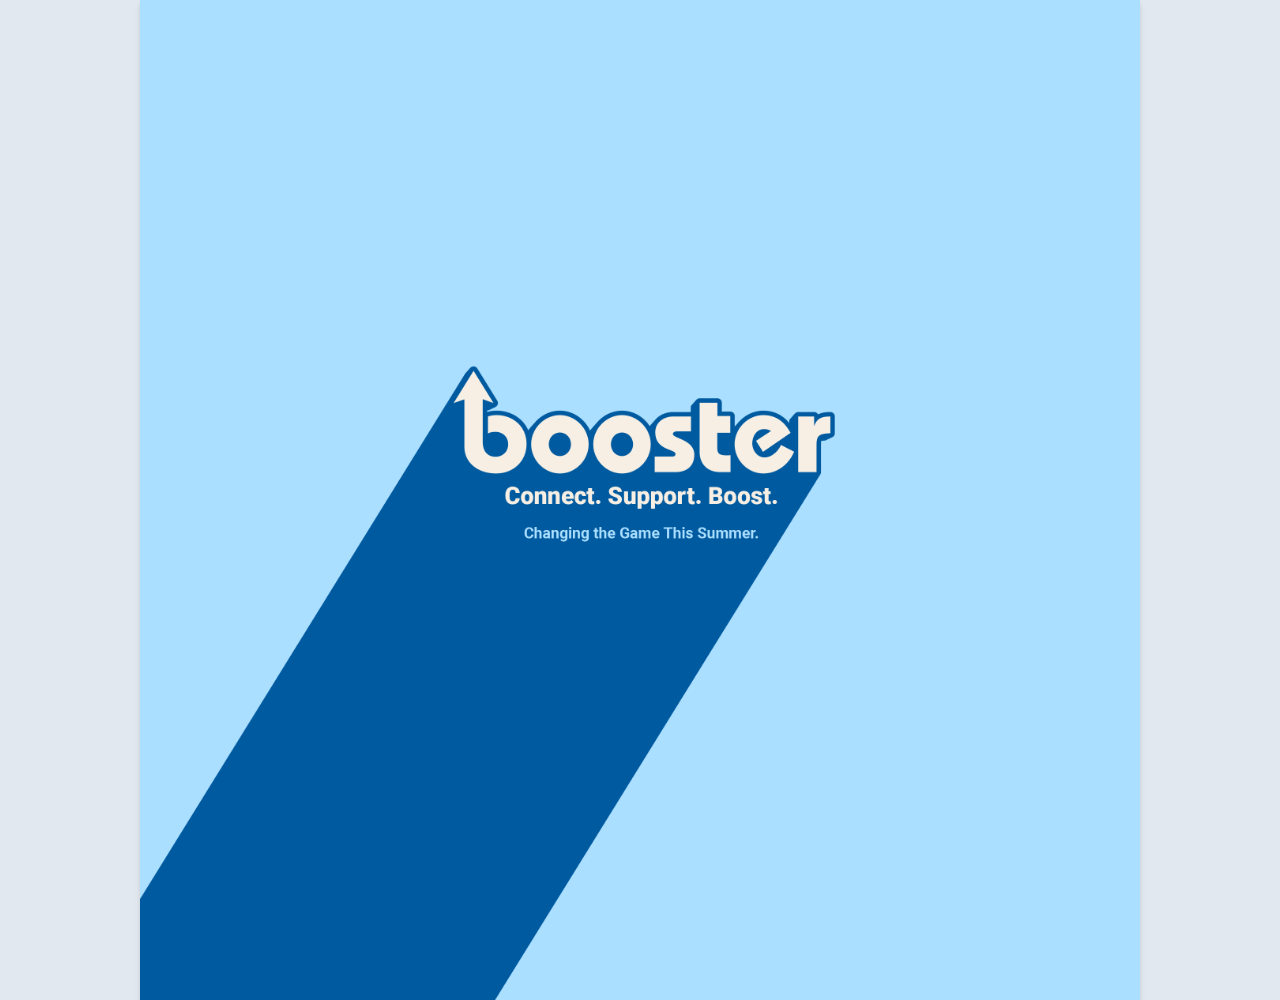
==== commit 69e71196: "New build" ====
--- a/index.html
+++ b/index.html
@@ -5,10 +5,10 @@
     <link rel="icon" type="image/png" href="/booster/favicon.ico">
     <meta name="viewport" content="width=device-width, initial-scale=1.0" />
     <title>Booster - Support. Connect. Boost.</title>
-    <link rel="stylesheet" crossorigin href="/booster/assets/index-K7xBPaFn.css">
+    <link rel="stylesheet" crossorigin href="/booster/assets/index-BMK0ydyR.css">
   </head>
   <body class="bg-[#e2e8f0]">
-    <div class="min-h-[1000px] md:min-h-[1000px] bg-[url('/booster-bg.png')] bg-no-repeat bg-center bg-[length:1000px] drop-shadow-md">
+    <div class="min-h-[1000px] md:min-h-[1000px] bg-[url('/bg-booster.png')] bg-top bg-no-repeat bg-center bg-[length:800px] md:bg-[length:1000px] drop-shadow-md">
     </div>
   </body>
 </html>
--- a/booster/assets/index-BMK0ydyR.css
+++ b/booster/assets/index-BMK0ydyR.css
@@ -0,0 +1 @@
+@import"https://fonts.googleapis.com/css2?family=Roboto:wght@500;700;900&display=swap";*,:before,:after{box-sizing:border-box;border-width:0;border-style:solid;border-color:currentColor}:before,:after{--tw-content: ""}html,:host{line-height:1.5;-webkit-text-size-adjust:100%;-moz-tab-size:4;-o-tab-size:4;tab-size:4;font-family:ui-sans-serif,system-ui,sans-serif,"Apple Color Emoji","Segoe UI Emoji",Segoe UI Symbol,"Noto Color Emoji";font-feature-settings:normal;font-variation-settings:normal;-webkit-tap-highlight-color:transparent}body{margin:0;line-height:inherit}hr{height:0;color:inherit;border-top-width:1px}abbr:where([title]){-webkit-text-decoration:underline dotted;text-decoration:underline dotted}h1,h2,h3,h4,h5,h6{font-size:inherit;font-weight:inherit}a{color:inherit;text-decoration:inherit}b,strong{font-weight:bolder}code,kbd,samp,pre{font-family:ui-monospace,SFMono-Regular,Menlo,Monaco,Consolas,Liberation Mono,Courier New,monospace;font-feature-settings:normal;font-variation-settings:normal;font-size:1em}small{font-size:80%}sub,sup{font-size:75%;line-height:0;position:relative;vertical-align:baseline}sub{bottom:-.25em}sup{top:-.5em}table{text-indent:0;border-color:inherit;border-collapse:collapse}button,input,optgroup,select,textarea{font-family:inherit;font-feature-settings:inherit;font-variation-settings:inherit;font-size:100%;font-weight:inherit;line-height:inherit;letter-spacing:inherit;color:inherit;margin:0;padding:0}button,select{text-transform:none}button,input:where([type=button]),input:where([type=reset]),input:where([type=submit]){-webkit-appearance:button;background-color:transparent;background-image:none}:-moz-focusring{outline:auto}:-moz-ui-invalid{box-shadow:none}progress{vertical-align:baseline}::-webkit-inner-spin-button,::-webkit-outer-spin-button{height:auto}[type=search]{-webkit-appearance:textfield;outline-offset:-2px}::-webkit-search-decoration{-webkit-appearance:none}::-webkit-file-upload-button{-webkit-appearance:button;font:inherit}summary{display:list-item}blockquote,dl,dd,h1,h2,h3,h4,h5,h6,hr,figure,p,pre{margin:0}fieldset{margin:0;padding:0}legend{padding:0}ol,ul,menu{list-style:none;margin:0;padding:0}dialog{padding:0}textarea{resize:vertical}input::-moz-placeholder,textarea::-moz-placeholder{opacity:1;color:#9ca3af}input::placeholder,textarea::placeholder{opacity:1;color:#9ca3af}button,[role=button]{cursor:pointer}:disabled{cursor:default}img,svg,video,canvas,audio,iframe,embed,object{display:block;vertical-align:middle}img,video{max-width:100%;height:auto}[hidden]{display:none}*,:before,:after{--tw-border-spacing-x: 0;--tw-border-spacing-y: 0;--tw-translate-x: 0;--tw-translate-y: 0;--tw-rotate: 0;--tw-skew-x: 0;--tw-skew-y: 0;--tw-scale-x: 1;--tw-scale-y: 1;--tw-pan-x: ;--tw-pan-y: ;--tw-pinch-zoom: ;--tw-scroll-snap-strictness: proximity;--tw-gradient-from-position: ;--tw-gradient-via-position: ;--tw-gradient-to-position: ;--tw-ordinal: ;--tw-slashed-zero: ;--tw-numeric-figure: ;--tw-numeric-spacing: ;--tw-numeric-fraction: ;--tw-ring-inset: ;--tw-ring-offset-width: 0px;--tw-ring-offset-color: #fff;--tw-ring-color: rgb(59 130 246 / .5);--tw-ring-offset-shadow: 0 0 #0000;--tw-ring-shadow: 0 0 #0000;--tw-shadow: 0 0 #0000;--tw-shadow-colored: 0 0 #0000;--tw-blur: ;--tw-brightness: ;--tw-contrast: ;--tw-grayscale: ;--tw-hue-rotate: ;--tw-invert: ;--tw-saturate: ;--tw-sepia: ;--tw-drop-shadow: ;--tw-backdrop-blur: ;--tw-backdrop-brightness: ;--tw-backdrop-contrast: ;--tw-backdrop-grayscale: ;--tw-backdrop-hue-rotate: ;--tw-backdrop-invert: ;--tw-backdrop-opacity: ;--tw-backdrop-saturate: ;--tw-backdrop-sepia: ;--tw-contain-size: ;--tw-contain-layout: ;--tw-contain-paint: ;--tw-contain-style: }::backdrop{--tw-border-spacing-x: 0;--tw-border-spacing-y: 0;--tw-translate-x: 0;--tw-translate-y: 0;--tw-rotate: 0;--tw-skew-x: 0;--tw-skew-y: 0;--tw-scale-x: 1;--tw-scale-y: 1;--tw-pan-x: ;--tw-pan-y: ;--tw-pinch-zoom: ;--tw-scroll-snap-strictness: proximity;--tw-gradient-from-position: ;--tw-gradient-via-position: ;--tw-gradient-to-position: ;--tw-ordinal: ;--tw-slashed-zero: ;--tw-numeric-figure: ;--tw-numeric-spacing: ;--tw-numeric-fraction: ;--tw-ring-inset: ;--tw-ring-offset-width: 0px;--tw-ring-offset-color: #fff;--tw-ring-color: rgb(59 130 246 / .5);--tw-ring-offset-shadow: 0 0 #0000;--tw-ring-shadow: 0 0 #0000;--tw-shadow: 0 0 #0000;--tw-shadow-colored: 0 0 #0000;--tw-blur: ;--tw-brightness: ;--tw-contrast: ;--tw-grayscale: ;--tw-hue-rotate: ;--tw-invert: ;--tw-saturate: ;--tw-sepia: ;--tw-drop-shadow: ;--tw-backdrop-blur: ;--tw-backdrop-brightness: ;--tw-backdrop-contrast: ;--tw-backdrop-grayscale: ;--tw-backdrop-hue-rotate: ;--tw-backdrop-invert: ;--tw-backdrop-opacity: ;--tw-backdrop-saturate: ;--tw-backdrop-sepia: ;--tw-contain-size: ;--tw-contain-layout: ;--tw-contain-paint: ;--tw-contain-style: }.min-h-\[1000px\]{min-height:1000px}.bg-\[\#e2e8f0\]{--tw-bg-opacity: 1;background-color:rgb(226 232 240 / var(--tw-bg-opacity))}.bg-\[url\(\'\/bg-booster\.png\'\)\]{background-image:url(/booster/bg-booster.png)}.bg-\[length\:800px\]{background-size:800px}.bg-center{background-position:center}.bg-top{background-position:top}.bg-no-repeat{background-repeat:no-repeat}.drop-shadow-md{--tw-drop-shadow: drop-shadow(0 4px 3px rgb(0 0 0 / .07)) drop-shadow(0 2px 2px rgb(0 0 0 / .06));filter:var(--tw-blur) var(--tw-brightness) var(--tw-contrast) var(--tw-grayscale) var(--tw-hue-rotate) var(--tw-invert) var(--tw-saturate) var(--tw-sepia) var(--tw-drop-shadow)}@media (min-width: 768px){.md\:min-h-\[1000px\]{min-height:1000px}.md\:bg-\[length\:1000px\]{background-size:1000px}}
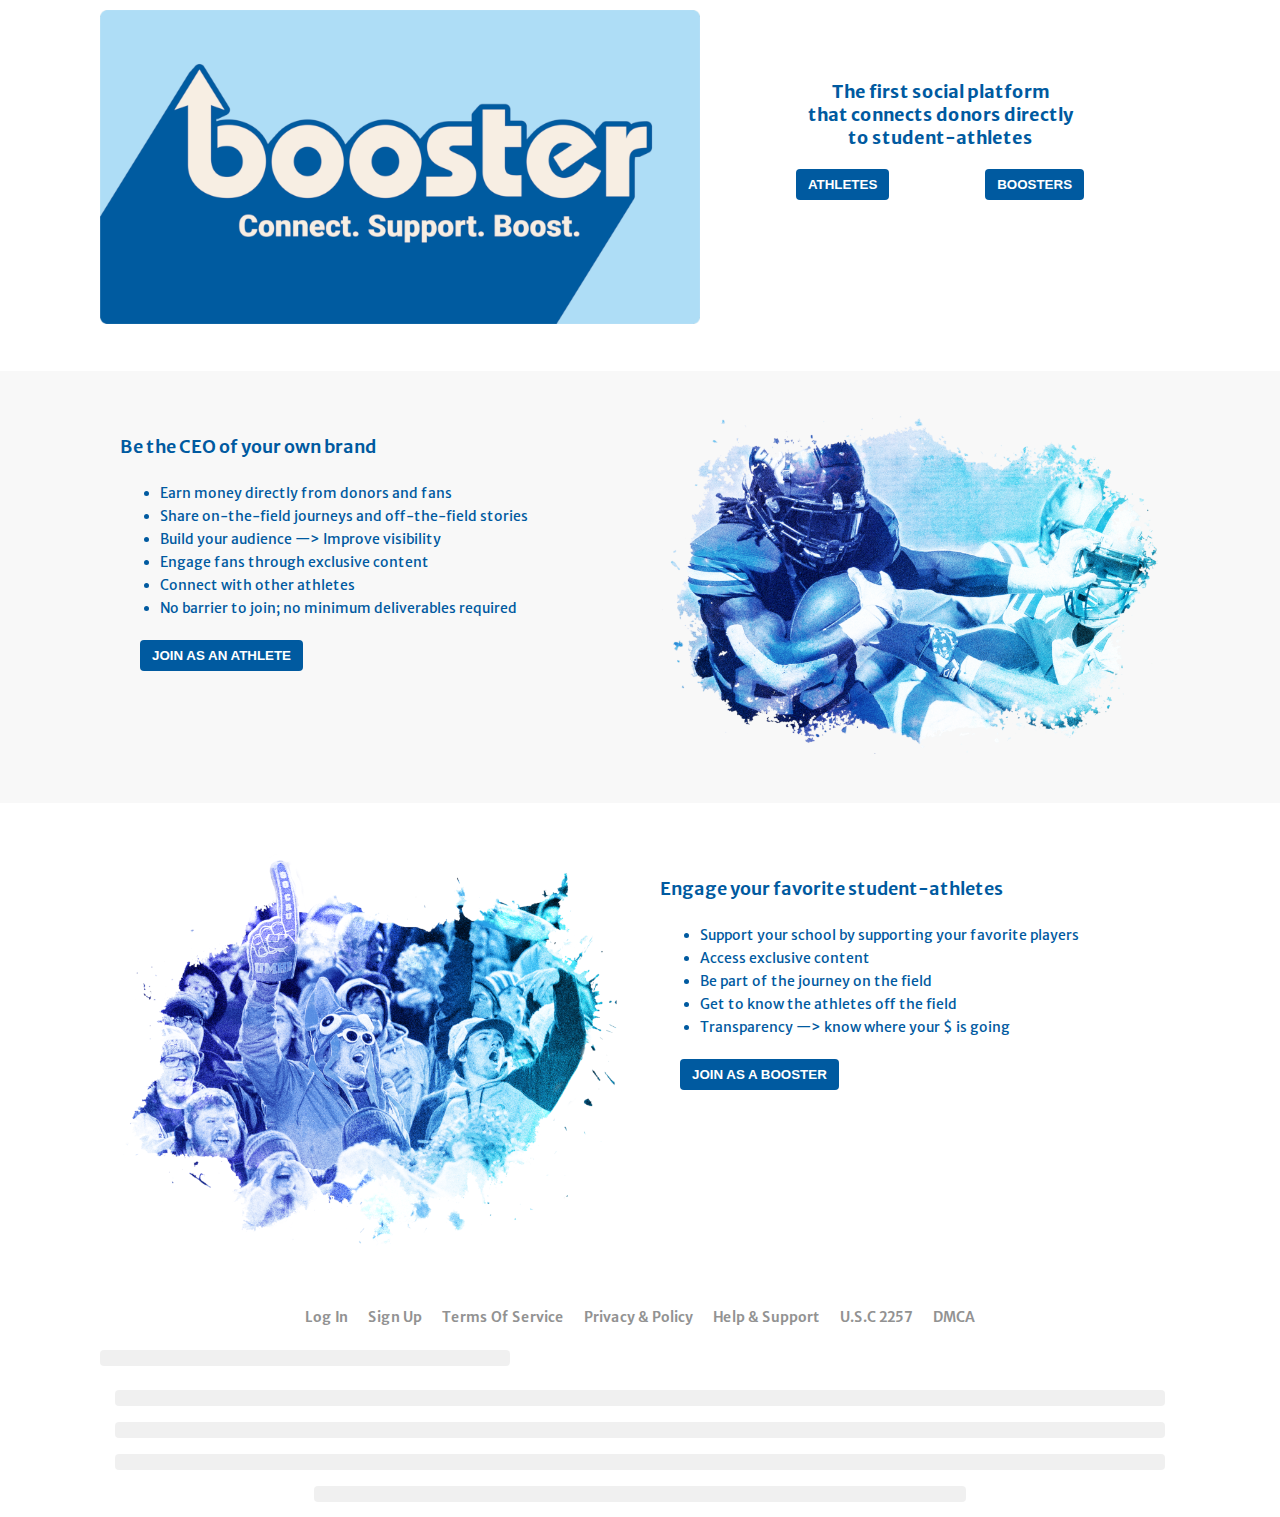
==== commit 62c5265a: "test landing" ====
--- a/index.html
+++ b/index.html
@@ -1,14 +1 @@
-<!doctype html>
-<html lang="en">
-  <head>
-    <meta charset="UTF-8" />
-    <link rel="icon" type="image/png" href="/booster/favicon.ico">
-    <meta name="viewport" content="width=device-width, initial-scale=1.0" />
-    <title>Booster - Support. Connect. Boost.</title>
-    <link rel="stylesheet" crossorigin href="/booster/assets/index-BMK0ydyR.css">
-  </head>
-  <body class="bg-[#e2e8f0]">
-    <div class="min-h-[1000px] md:min-h-[1000px] bg-[url('/bg-booster.png')] bg-top bg-no-repeat bg-center bg-[length:800px] md:bg-[length:1000px] drop-shadow-md">
-    </div>
-  </body>
-</html>
+<!DOCTYPE html><html><head><meta charSet="utf-8"/><meta name="viewport" content="width=device-width, initial-scale=1, maximum-scale=1"/><meta name="robots" content="index,follow"/><meta name="next-head-count" content="3"/><link rel="icon" type="image/x-icon" href="favicon.ico" sizes="64x64"/><meta http-equiv="X-UA-Compatible" content="IE=edge,chrome=1"/><meta charSet="utf-8"/><meta content="text/html; charset=UTF-8" name="Content-Type"/><link rel="preload" href="_next/static/media/113e45204b7932a3-s.p.woff2" as="font" type="font/woff2" crossorigin="anonymous" data-next-font="size-adjust"/><link rel="preload" href="_next/static/css/6c2bc902a12e494a.css" as="style"/><link rel="stylesheet" href="_next/static/css/6c2bc902a12e494a.css" data-n-g=""/><link rel="preload" href="_next/static/css/7f45a8d913743b06.css" as="style"/><link rel="stylesheet" href="_next/static/css/7f45a8d913743b06.css" data-n-p=""/><link rel="preload" href="_next/static/css/7efb55ae96556eca.css" as="style"/><link rel="stylesheet" href="_next/static/css/7efb55ae96556eca.css"/><link rel="preload" href="_next/static/css/6472fbaba27769da.css" as="style"/><link rel="stylesheet" href="_next/static/css/6472fbaba27769da.css"/><link rel="preload" href="_next/static/css/c534742323ceb1f8.css" as="style"/><link rel="stylesheet" href="_next/static/css/c534742323ceb1f8.css"/><noscript data-n-css=""></noscript><script defer="" nomodule="" src="_next/static/chunks/polyfills-78c92fac7aa8fdd8.js"></script><script defer="" src="_next/static/chunks/622-ad44d9315159e2d8.js"></script><script defer="" src="_next/static/chunks/750-b5e00570dd8a14a1.js"></script><script defer="" src="_next/static/chunks/3131-0f8cf090e9f49c7e.js"></script><script defer="" src="_next/static/chunks/1581-888fc7ed3e4302a2.js"></script><script defer="" src="_next/static/chunks/167.6d5ab47e3dd2f703.js"></script><script defer="" src="_next/static/chunks/6269.b1a501e2c7674532.js"></script><script defer="" src="_next/static/chunks/897.c7c8f270ef5f84be.js"></script><script defer="" src="_next/static/chunks/9790.13ab4256d4b1e20d.js"></script><script defer="" src="_next/static/chunks/7637-4137471e3604539e.js"></script><script defer="" src="_next/static/chunks/4257.7b421e805b159fc5.js"></script><script src="_next/static/chunks/webpack-4ca148a1ce30d69b.js" defer=""></script><script src="_next/static/chunks/framework-0e8d27528ba61906.js" defer=""></script><script src="_next/static/chunks/main-ea57a348fa2ac22b.js" defer=""></script><script src="_next/static/chunks/pages/_app-127bb423b119c54a.js" defer=""></script><script src="_next/static/chunks/1664-9ef36206028e4ef5.js" defer=""></script><script src="_next/static/chunks/pages/landing-b99331003c4866a2.js" defer=""></script><script src="_next/static/ybtBk0O5utL5aNgXkNPrP/_buildManifest.js" defer=""></script><script src="_next/static/ybtBk0O5utL5aNgXkNPrP/_ssgManifest.js" defer=""></script><style>a{color:#42b1e8;text-decoration:none;background-color:transparent;outline:none;cursor:pointer;transition:color 0.3s;-webkit-text-decoration-skip:objects;}a:hover{color:#99e4ff;}a:active{color:#2d8bc2;}a:active,a:hover{text-decoration:none;outline:0;}a:focus{text-decoration:none;outline:0;}a[disabled]{color:rgba(0, 0, 0, 0.25);cursor:not-allowed;}.ant-skeleton{font-family:-apple-system,BlinkMacSystemFont,'Segoe UI',Roboto,'Helvetica Neue',Arial,'Noto Sans',sans-serif,'Apple Color Emoji','Segoe UI Emoji','Segoe UI Symbol','Noto Color Emoji';font-size:14px;box-sizing:border-box;}.ant-skeleton::before,.ant-skeleton::after{box-sizing:border-box;}.ant-skeleton [class^="ant-skeleton"],.ant-skeleton [class*=" ant-skeleton"]{box-sizing:border-box;}.ant-skeleton [class^="ant-skeleton"]::before,.ant-skeleton [class*=" ant-skeleton"]::before,.ant-skeleton [class^="ant-skeleton"]::after,.ant-skeleton [class*=" ant-skeleton"]::after{box-sizing:border-box;}.ant-skeleton{display:table;width:100%;}.ant-skeleton .ant-skeleton-header{display:table-cell;padding-inline-end:16px;vertical-align:top;}.ant-skeleton .ant-skeleton-header .ant-skeleton-avatar{display:inline-block;vertical-align:top;background:rgba(0, 0, 0, 0.06);width:32px;height:32px;line-height:32px;}.ant-skeleton .ant-skeleton-header .ant-skeleton-avatar-circle{border-radius:50%;}.ant-skeleton .ant-skeleton-header .ant-skeleton-avatar-lg{width:40px;height:40px;line-height:40px;}.ant-skeleton .ant-skeleton-header .ant-skeleton-avatar-sm{width:24px;height:24px;line-height:24px;}.ant-skeleton .ant-skeleton-content{display:table-cell;width:100%;vertical-align:top;}.ant-skeleton .ant-skeleton-content .ant-skeleton-title{width:100%;height:16px;background:rgba(0, 0, 0, 0.06);border-radius:4px;}.ant-skeleton .ant-skeleton-content .ant-skeleton-title +.ant-skeleton-paragraph{margin-block-start:24px;}.ant-skeleton .ant-skeleton-content .ant-skeleton-paragraph{padding:0;}.ant-skeleton .ant-skeleton-content .ant-skeleton-paragraph >li{width:100%;height:16px;list-style:none;background:rgba(0, 0, 0, 0.06);border-radius:4px;}.ant-skeleton .ant-skeleton-content .ant-skeleton-paragraph >li +li{margin-block-start:16px;}.ant-skeleton .ant-skeleton-content .ant-skeleton-paragraph>li:last-child:not(:first-child):not(:nth-child(2)){width:61%;}.ant-skeleton-round .ant-skeleton-content .ant-skeleton-title,.ant-skeleton-round .ant-skeleton-content .ant-skeleton-paragraph>li{border-radius:100px;}.ant-skeleton-with-avatar .ant-skeleton-content .ant-skeleton-title{margin-block-start:12px;}.ant-skeleton-with-avatar .ant-skeleton-content .ant-skeleton-title +.ant-skeleton-paragraph{margin-block-start:28px;}.ant-skeleton.ant-skeleton-element{display:inline-block;width:auto;}.ant-skeleton.ant-skeleton-element .ant-skeleton-button{display:inline-block;vertical-align:top;background:rgba(0, 0, 0, 0.06);border-radius:4px;width:64px;min-width:64px;height:32px;line-height:32px;}.ant-skeleton.ant-skeleton-element .ant-skeleton-button.ant-skeleton-button-circle{width:32px;min-width:32px;border-radius:50%;}.ant-skeleton.ant-skeleton-element .ant-skeleton-button.ant-skeleton-button-round{border-radius:32px;}.ant-skeleton.ant-skeleton-element .ant-skeleton-button-lg{width:80px;min-width:80px;height:40px;line-height:40px;}.ant-skeleton.ant-skeleton-element .ant-skeleton-button-lg.ant-skeleton-button-circle{width:40px;min-width:40px;border-radius:50%;}.ant-skeleton.ant-skeleton-element .ant-skeleton-button-lg.ant-skeleton-button-round{border-radius:40px;}.ant-skeleton.ant-skeleton-element .ant-skeleton-button-sm{width:48px;min-width:48px;height:24px;line-height:24px;}.ant-skeleton.ant-skeleton-element .ant-skeleton-button-sm.ant-skeleton-button-circle{width:24px;min-width:24px;border-radius:50%;}.ant-skeleton.ant-skeleton-element .ant-skeleton-button-sm.ant-skeleton-button-round{border-radius:24px;}.ant-skeleton.ant-skeleton-element .ant-skeleton-avatar{display:inline-block;vertical-align:top;background:rgba(0, 0, 0, 0.06);width:32px;height:32px;line-height:32px;}.ant-skeleton.ant-skeleton-element .ant-skeleton-avatar.ant-skeleton-avatar-circle{border-radius:50%;}.ant-skeleton.ant-skeleton-element .ant-skeleton-avatar.ant-skeleton-avatar-lg{width:40px;height:40px;line-height:40px;}.ant-skeleton.ant-skeleton-element .ant-skeleton-avatar.ant-skeleton-avatar-sm{width:24px;height:24px;line-height:24px;}.ant-skeleton.ant-skeleton-element .ant-skeleton-input{display:inline-block;vertical-align:top;background:rgba(0, 0, 0, 0.06);border-radius:4px;width:160px;min-width:160px;height:32px;line-height:32px;}.ant-skeleton.ant-skeleton-element .ant-skeleton-input-lg{width:200px;min-width:200px;height:40px;line-height:40px;}.ant-skeleton.ant-skeleton-element .ant-skeleton-input-sm{width:120px;min-width:120px;height:24px;line-height:24px;}.ant-skeleton.ant-skeleton-element .ant-skeleton-image{display:flex;align-items:center;justify-content:center;vertical-align:top;background:rgba(0, 0, 0, 0.06);border-radius:4px;width:96px;height:96px;line-height:96px;}.ant-skeleton.ant-skeleton-element .ant-skeleton-image .ant-skeleton-image-path{fill:#bfbfbf;}.ant-skeleton.ant-skeleton-element .ant-skeleton-image .ant-skeleton-image-svg{width:48px;height:48px;line-height:48px;max-width:192px;max-height:192px;}.ant-skeleton.ant-skeleton-element .ant-skeleton-image .ant-skeleton-image-svg.ant-skeleton-image-svg-circle{border-radius:50%;}.ant-skeleton.ant-skeleton-element .ant-skeleton-image.ant-skeleton-image-circle{border-radius:50%;}.ant-skeleton.ant-skeleton-block{width:100%;}.ant-skeleton.ant-skeleton-block .ant-skeleton-button{width:100%;}.ant-skeleton.ant-skeleton-block .ant-skeleton-input{width:100%;}.ant-skeleton.ant-skeleton-active .ant-skeleton-title,.ant-skeleton.ant-skeleton-active .ant-skeleton-paragraph>li,.ant-skeleton.ant-skeleton-active .ant-skeleton-avatar,.ant-skeleton.ant-skeleton-active .ant-skeleton-button,.ant-skeleton.ant-skeleton-active .ant-skeleton-input,.ant-skeleton.ant-skeleton-active .ant-skeleton-image{background:linear-gradient(90deg, rgba(0, 0, 0, 0.06) 25%, rgba(0, 0, 0, 0.15) 37%, rgba(0, 0, 0, 0.06) 63%);background-size:400% 100%;animation-name:ant-skeleton-loading;animation-duration:1.4s;animation-timing-function:ease;animation-iteration-count:infinite;}@keyframes ant-skeleton-loading{0%{background-position:100% 50%;}100%{background-position:0 50%;}}.anticon{display:inline-flex;align-items:center;color:inherit;font-style:normal;line-height:0;text-align:center;text-transform:none;vertical-align:-0.125em;text-rendering:optimizeLegibility;-webkit-font-smoothing:antialiased;-moz-osx-font-smoothing:grayscale;}.anticon >*{line-height:1;}.anticon svg{display:inline-block;}.anticon .anticon .anticon-icon{display:block;}.anticon{display:inline-flex;align-items:center;color:inherit;font-style:normal;line-height:0;text-align:center;text-transform:none;vertical-align:-0.125em;text-rendering:optimizeLegibility;-webkit-font-smoothing:antialiased;-moz-osx-font-smoothing:grayscale;}.anticon >*{line-height:1;}.anticon svg{display:inline-block;}.anticon .anticon .anticon-icon{display:block;}.data-ant-cssinjs-cache-path{content:"8a1xef|ant-design-icons|anticon:bxdnt9;1s7y83f|Shared|ant:1k15ir7;1s7y83f|ant-design-icons|anticon:v6mg35;1s7y83f|Skeleton-Skeleton|ant-skeleton|anticon:1pmguw0";}</style></head><body><div id="__next"><script>!function(){try{var d=document.documentElement,n='data-theme',s='setAttribute';var e=localStorage.getItem('theme');if(e){d[s](n,e|| '')}else{d[s](n,'light');}if(e==='light'||e==='dark'||!e)d.style.colorScheme=e||'light'}catch(t){}}();</script><main class="__className_d9f7ff"><div id="primaryLayout" class="main-layout"><div class="landing-content"><div class="main-container"><div class="landing_homepage__9B_p8"><div class="landing_hero__ilrZW"><div><img class="landing_img-hero__IUmXp" src="home/home-hero.png"/></div><div class="landing_hero-right__wg63l"><div class="landing_hero-text__tuvBj">The first social platform<br/>that connects donors directly<br/>to student-athletes</div><div class="landing_hero-btns__5nKxF"><div><a href="auth/athlete-register.html"><button class="landing_button__wksXn">Athletes</button></a></div><div><a href="auth/booster-register.html"><button class="landing_button__wksXn">Boosters</button></a></div></div></div></div><div class="landing_athlete__b6tm0"><div class="landing_img-athlete-wrap__jjCJW"><img class="landing_img-athlete__lTwMS" src="home/home-athlete.png"/></div><div class="landing_athlete-text__oL0iM"><h4>Be the CEO of your own brand</h4><ul><li>Earn money directly from donors and fans</li><li>Share on-the-field journeys and off-the-field stories</li><li>Build your audience —&gt; Improve visibility</li><li>Engage fans through exclusive content</li><li>Connect with other athletes</li><li>No barrier to join; no minimum deliverables required</li></ul><div class="landing_athlete-button-wrap__NVrnr"><a href="auth/athlete-register.html"><button class="landing_button__wksXn">Join as an Athlete</button></a></div></div></div><div class="landing_booster__ttbPr"><div><img class="landing_img-booster__JcwV4" src="home/home-fans.png"/></div><div class="landing_booster-text__npf1H"><h4>Engage your favorite student-athletes</h4><ul><li>Support your school by supporting your favorite players</li><li>Access exclusive content</li><li>Be part of the journey on the field</li><li>Get to know the athletes off the field</li><li>Transparency —&gt; know where your $ is going</li></ul><div class="landing_booster-btns__fgljB"><a href="auth/booster-register.html"><button class="landing_button__wksXn">Join as a Booster</button></a></div></div></div></div></div><div class="loader_loading-screen__LHt5d"><div style="text-align:center"><div class="loader_loading-screen__LHt5d loader_active__fHjJU"><div style="text-align:center"><div class="loader_loader__ECIp3"></div></div></div></div></div><div class="style_main-footer__B4nUK" id="main-footer"><div class="main-container"><ul><li class=""><a href="index.html">Log in</a></li><li class=""><a href="auth/register.html">Sign up</a></li><li class=""><a rel="noreferrer" href="page/terms-of-service.html" target="_blank">Terms of Service</a></li><li class=""><a rel="noreferrer" href="page/privacy-policy.html" target="_blank">Privacy &amp; Policy</a></li><li class=""><a rel="noreferrer" href="page/help.html" target="_blank">Help &amp; Support</a></li><li class=""><a rel="noreferrer" href="page/u.s.c-2257.html" target="_blank">U.S.C 2257</a></li><li class=""><a rel="noreferrer" href="page/dmca.html" target="_blank">DMCA</a></li></ul><div class="ant-skeleton ant-skeleton-active"><div class="ant-skeleton-content"><h3 class="ant-skeleton-title" style="width:38%"></h3><ul class="ant-skeleton-paragraph"><li></li><li></li><li></li><li style="width:61%"></li></ul></div></div></div></div></div></div></main></div><script id="__NEXT_DATA__" type="application/json">{"props":{"pageProps":{},"initialState":{"settings":{"paymentGateway":"stripe","freeSubscriptionEnabled":true,"freeSubscriptionDuration":1,"minimumSubscriptionPrice":2.95,"maximumSubscriptionPrice":300,"minimumWalletPrice":10,"maximumWalletPrice":10000,"minimumTipPrice":10,"maximumTipPrice":10000,"minimumPayoutAmount":50},"ui":{"siteName":"example.com","logo":"http://localhost:8080/settings/povfd-booster-logo.svg","menus":[{"title":"Terms of Service","path":"/page/terms-of-service","internal":false,"help":"","section":"footer","ordering":0,"isNewTab":true},{"title":"Privacy \u0026 Policy","path":"/page/privacy-policy","internal":false,"help":"","section":"footer","ordering":0,"isNewTab":true},{"title":"Help \u0026 Support","path":"/page/help","internal":false,"help":"","section":"footer","ordering":0,"isNewTab":true},{"title":"U.S.C 2257","path":"/page/u.s.c-2257","internal":false,"help":"","section":"footer","ordering":0,"isNewTab":true},{"title":"DMCA","path":"/page/dmca","internal":false,"help":"","section":"footer","ordering":0,"isNewTab":true}],"favicon":"","darkmodeLogo":"http://localhost:8080/settings/povfd-booster-logo.svg"},"user":{"current":{"_id":null,"avatar":"/no-avatar.jpg","cover":null,"name":"","email":""},"error":null,"updateSuccess":false,"updating":false},"auth":{"loggedIn":false,"authUser":null,"loginAuth":{"requesting":false,"error":null,"data":null,"success":false}},"conversation":{"list":{"requesting":false,"error":null,"data":[],"total":0,"success":false},"mapping":{},"activeConversation":{}},"message":{"conversationMap":{},"sendMessage":{},"deleteMessage":{},"receiveMessage":{}},"streaming":{"privateRequests":[]},"streamMessage":{"activeConversation":{},"sendMessage":{"sending":false},"receiveMessage":{},"conversationMap":{}},"subscription":{"showModal":false,"performer":{},"subscriptionType":"monthly"},"follow":{"followedIds":[]}}},"page":"/landing","query":{},"buildId":"ybtBk0O5utL5aNgXkNPrP","runtimeConfig":{"API_ENDPOINT":"http://localhost:8080","MAX_SIZE_IMAGE":"100","MAX_SIZE_FILE":"1000","MAX_SIZE_TEASER":"200","MAX_SIZE_VIDEO":"5000","HASH_PW_CLIENT":"true","DOMAIN":"example.com","SITE_URL":"http://localhost:8081"},"isFallback":false,"isExperimentalCompile":false,"dynamicIds":[47052,99790,24257],"appGip":true,"scriptLoader":[]}</script></body></html>--- a/_next/static/css/6c2bc902a12e494a.css
+++ b/_next/static/css/6c2bc902a12e494a.css
@@ -0,0 +1 @@
+@import"https://fonts.googleapis.com/css2?family=Merriweather+Sans:ital,wght@0,400;0,700;1,400;1,700&family=Roboto:ital,wght@0,400;0,700;1,400;1,700&display=swap";:root{--colorPrimaryLight:#abdfff;--colorPrimary:#005aa0;--colorSecondary:#f06;--colorOrange:#ffa75c;--colorLight:#ccf1ff;--colorInfo:#1ea2f1;--colorSuccess:#4ec52a;--colorProcessing:#00a2ae;--colorError:#f04134;--colorWhite:#fff;--colorBlack:#333;--colorDarkGrey:#666;--colorGrey:#929292;--colorGray:#ccc;--colorLightGrey:#ddd;--colorLightBlue:#eee;--colorOffWhite:#f7efe4;--colorGrey50:#f7f7f7;--colorGreyBorder:#f0f1f2;--navHeight:61px}[data-theme=dark]{--colorOrange:#ac7346;--colorInfo:#17527d;--colorSuccess:#2d6223;--colorProcessing:#0a525f;--colorLight:#667683;--colorWhite:#101010;--colorBlack:#e2e2e2;--colorLightGrey:#3e3e3e;--colorLightBlue:#202020;--colorDarkGrey:#c6c6c6;--colorGray:#484848}@keyframes skeleton-loading{0%{background-color:#f7f7f7}to{background-color:#ccc}}@keyframes scaling{0%{transform:scale(1)}to{transform:scale(1.8)}}.ath-viewport *{box-sizing:border-box}.ath-viewport{position:relative;z-index:2147483641;pointer-events:none;-webkit-tap-highlight-color:rgba(0,0,0,0);-webkit-touch-callout:none;-webkit-user-select:none;user-select:none;-webkit-text-size-adjust:none;-moz-text-size-adjust:none;-o-text-size-adjust:none;text-size-adjust:none}.ath-modal{pointer-events:auto!important;background:rgba(0,0,0,.6)}.ath-mandatory{background:#000}.ath-container{pointer-events:auto!important;position:absolute;z-index:2147483641;padding:.7em .6em;width:18em;background:#eee;background-size:100% auto;box-shadow:0 .2em 0 #d1d1d1;font-family:sans-serif;font-size:15px;line-height:1.5em;text-align:center}.ath-container small{font-size:.8em;line-height:1.3em;display:block;margin-top:.5em}.ath-ios.ath-phone{bottom:1.8em;left:50%;margin-left:-9em}.ath-ios6.ath-tablet{left:5em;top:1.8em}.ath-ios7.ath-tablet{left:.7em;top:1.8em}.ath-ios10.ath-tablet,.ath-ios8.ath-tablet,.ath-ios9.ath-tablet{right:.4em;top:1.8em}.ath-android{bottom:1.8em;left:50%;margin-left:-9em}.ath-container:before{content:"";position:relative;display:block;float:right;margin:-.7em -.6em 0 .5em;background-image:url([data-uri]);background-color:hsla(0,0%,100%,.8);background-size:50%;background-repeat:no-repeat;background-position:50%;width:2.7em;height:2.7em;text-align:center;overflow:hidden;color:#a33;z-index:2147483642}.ath-container.ath-icon:before{position:absolute;top:0;right:0;margin:0;float:none}.ath-mandatory .ath-container:before{display:none}.ath-container.ath-android:before{float:left;margin:-.7em .5em 0 -.6em}.ath-container.ath-android.ath-icon:before{position:absolute;right:auto;left:0;margin:0;float:none}.ath-action-icon{display:inline-block;vertical-align:middle;background-position:50%;background-repeat:no-repeat;text-indent:-9999em;overflow:hidden}.ath-ios10 .ath-action-icon,.ath-ios7 .ath-action-icon,.ath-ios8 .ath-action-icon,.ath-ios9 .ath-action-icon{width:1.6em;height:1.6em;background-image:url([data-uri]);margin-top:-.3em;background-size:auto 100%}.ath-ios6 .ath-action-icon{width:1.8em;height:1.8em;background-image:url([data-uri]);margin-bottom:.4em;background-size:100% auto}.ath-android .ath-action-icon{width:1.4em;height:1.5em;background-image:url([data-uri]);background-size:100% auto}.ath-container p{margin:0;padding:0;position:relative;z-index:2147483642;text-shadow:0 .1em 0 #fff;font-size:1.1em}.ath-ios.ath-phone:after{content:"";background:#eee;position:absolute;width:2em;height:2em;bottom:-.9em;left:50%;margin-left:-1em;transform:scaleX(.9) rotate(45deg);box-shadow:.2em .2em 0 #d1d1d1}.ath-ios.ath-tablet:after{content:"";background:#eee;position:absolute;width:2em;height:2em;top:-.9em;left:50%;margin-left:-1em;transform:scaleX(.9) rotate(45deg);z-index:2147483641}.ath-application-icon{position:relative;padding:0;border:0;margin:0 auto .2em;height:6em;width:6em;z-index:2147483642}.ath-container.ath-ios .ath-application-icon{border-radius:1em;box-shadow:0 .2em .4em rgba(0,0,0,.3),inset 0 .07em 0 hsla(0,0%,100%,.5);margin:0 auto .4em}@media only screen and (orientation:landscape){.ath-container.ath-phone{width:24em}.ath-android.ath-phone,.ath-ios.ath-phone{margin-left:-12em}.ath-ios6:after{left:39%}.ath-ios8.ath-phone{left:auto;bottom:auto;right:.4em;top:1.8em}.ath-ios8.ath-phone:after{bottom:auto;top:-.9em;left:68%;z-index:2147483641;box-shadow:none}}:root input:-webkit-autofill,:root input:-webkit-autofill:focus,:root input:-webkit-autofill:hover,:root select:-webkit-autofill,:root select:-webkit-autofill:focus,:root select:-webkit-autofill:hover,:root textarea:-webkit-autofill,:root textarea:-webkit-autofill:focus,:root textarea:-webkit-autofill:hover{-webkit-text-fill-color:var(--colorBlack);-webkit-box-shadow:inset 0 0 0 1000px transparent;-webkit-transition:background-color 5000s ease-in-out 0s;transition:background-color 5000s ease-in-out 0s;caret-color:var(--colorBlack)}:root .theme-color{color:var(--colorPrimaryLight)}:root .error-color{color:var(--colorError)}:root .primary-color{color:var(--colorPrimary)}:root .secondary-color{color:var(--colorSecondary)}:root .success-color{color:var(--colorSuccess)}:root .white-color{color:var(--colorWhite)}:root .black-color{color:var(--colorBlack)}:root .main-content{min-height:80vh;padding:84px 0 0;background-color:var(--colorGrey50)}:root .landing-content{min-height:80vh;padding:10px 0 0}:root .ant-collapse-header-text,:root .ant-select-selection-item{display:flex;align-items:center}:root .ant-select-selection-item img{vertical-align:middle}:root .ant-drawer .ant-drawer-close{z-index:1;padding:10px;position:absolute;top:0;right:0;color:var(--colorBlack)}:root .ant-drawer .ant-drawer-header{padding:15px 20px 5px}:root .ant-form-item-explain{color:var(--colorDarkGrey);text-align:center;font-size:10px;word-break:break-word}:root .main-container{margin:auto;max-width:1080px}:root .main-container.user-account{padding:20px 5px}@media screen and (max-width:550px){:root .main-container{padding:0 10px}}:root .ant-pagination{margin:10px 0}:root .ant-pagination .ant-pagination-disabled .ant-pagination-item-link,:root .ant-pagination .ant-pagination-disabled:hover .ant-pagination-item-link{color:var(--colorBlack)}:root .ant-pagination .ant-pagination-item{color:var(--colorBlack)}:root .ant-pagination .ant-pagination-item.ant-pagination-item-active{background-color:transparent}:root .ant-pagination .ant-pagination-item a{color:var(--colorBlack)}:root .ant-pagination .ant-pagination-next .ant-pagination-item-link,:root .ant-pagination .ant-pagination-prev .ant-pagination-item-link{color:var(--colorBlack)}:root .ant-menu{background-color:var(--colorPrimary);color:var(--colorWhite)}:root .ant-menu-submenu-popup>.ant-menu{background-color:var(--colorPrimary);color:var(--colorWhite)}:root .ant-menu-submenu-popup>.ant-menu a{color:var(--colorWhite)}:root .ant-picker.ant-picker-range{height:32px;padding:0 10px}:root .text-center{text-align:center}:root .text-left{text-align:left}:root .__se__float-center{display:flex;justify-content:center}:root .ant-row .ant-col{padding:7px}:root .ant-row.ant-form-item{margin-left:unset;margin-right:unset}:root .ant-table{border-radius:0;overflow:auto}:root .ant-table table{border:1px solid #dee2e6;border-radius:0}:root .ant-table-tbody>tr>td,:root .ant-table-thead>tr>th{padding:10px 5px;border:1px solid #dee2e6}:root .ant-table-tbody>tr>td:before,:root .ant-table-thead>tr>th:before{display:none}:root .ant-table-container table>thead>tr:first-child th:first-child{border-top-left-radius:0}:root .ant-table-container table>thead>tr:last-child th:last-child{border-top-right-radius:0}:root .ant-table tfoot>tr>td,:root .ant-table tfoot>tr>th{padding:10px 5px}:root .ant-table tfoot>tr>td,:root .ant-table tfoot>tr>th,:root .ant-table-tbody>tr>td,:root .ant-table-thead>tr>th{background-color:var(--colorWhite)}:root .ant-table-thead>tr>th{white-space:nowrap}:root .table-responsive{overflow-x:auto}:root .ant-form .ant-form-item{color:var(--colorBlack);margin-bottom:5px}:root .ant-form .ant-form-item textarea.ant-input{min-height:40px}:root .ant-form .ant-form-item .ant-form-item-label{padding:0 5px}:root .ant-form .ant-form-item .ant-form-item-label label{font-size:13px;height:auto}:root .ant-form .ant-form-item .ant-input-password{padding:0 11px;background-color:transparent;color:var(--colorBlack)}:root .ant-form .ant-form-item .ant-input,:root .ant-form .ant-form-item .ant-input-number,:root .ant-form .ant-form-item .ant-picker,:root .ant-form .ant-form-item .ant-select-selector,:root .ant-form .ant-form-item .ant-select-single:not(.ant-select-customize-input) .ant-select-selector{min-height:40px;background:transparent;color:var(--colorBlack)}:root .ant-form .ant-form-item .ant-input-number::placeholder,:root .ant-form .ant-form-item .ant-input::placeholder,:root .ant-form .ant-form-item .ant-picker::placeholder,:root .ant-form .ant-form-item .ant-select-selector::placeholder,:root .ant-form .ant-form-item .ant-select-single:not(.ant-select-customize-input) .ant-select-selector::placeholder{color:var(--colorBlack)}:root .ant-form .ant-form-item .ant-input .ant-select-selection-item,:root .ant-form .ant-form-item .ant-input-number .ant-select-selection-item,:root .ant-form .ant-form-item .ant-picker .ant-select-selection-item,:root .ant-form .ant-form-item .ant-select-selector .ant-select-selection-item,:root .ant-form .ant-form-item .ant-select-single:not(.ant-select-customize-input) .ant-select-selector .ant-select-selection-item{line-height:3}:root .ant-form .ant-form-item .ant-input .ant-input-number-input-wrap input,:root .ant-form .ant-form-item .ant-input-number .ant-input-number-input-wrap input,:root .ant-form .ant-form-item .ant-picker .ant-input-number-input-wrap input,:root .ant-form .ant-form-item .ant-select-selector .ant-input-number-input-wrap input,:root .ant-form .ant-form-item .ant-select-single:not(.ant-select-customize-input) .ant-select-selector .ant-input-number-input-wrap input{min-height:38px}:root .ant-form .ant-form-item .ant-select-multiple .ant-select-selector .ant-select-selection-item{line-height:normal;height:auto}:root .ant-form .ant-form-item .ant-form-item-has-error :not(.ant-input-affix-wrapper-disabled).ant-input-affix-wrapper,:root .ant-form .ant-form-item .ant-form-item-has-error :not(.ant-input-affix-wrapper-disabled).ant-input-affix-wrapper:hover,:root .ant-form .ant-form-item .ant-form-item-has-error :not(.ant-input-disabled).ant-input,:root .ant-form .ant-form-item .ant-form-item-has-error :not(.ant-input-disabled).ant-input:hover{box-shadow:none}:root .ant-form .ant-form-item .ant-input-outlined.ant-input-status-error:not(.ant-input-disabled){background:transparent}:root .ant-form .ant-form-item .ant-input-outlined:focus,:root .ant-form .ant-form-item .ant-input-outlined:hover{background-color:transparent}:root .ant-tabs .ant-tabs-tab{font-weight:600;font-size:16px;color:var(--colorBlack);padding:5px 15px}:root .ant-tabs .ant-tabs-tab-active .ant-tabs-tab-btn{color:var(--colorPrimary)}:root .ant-tabs .ant-tabs-ink-bar{background:var(--colorPrimary)}:root .ant-btn.primary{background-image:linear-gradient(0deg,var(--colorPrimaryLight),var(--colorPrimary));color:#fff;box-shadow:0 5px 10px rgba(50,50,50,.2);padding:.7em 2em;font-size:.9em;font-weight:600;border-radius:.25em;min-height:40px;height:auto;border:0}:root .ant-btn.success{background-color:var(--colorSuccess);color:#fff;box-shadow:0 5px 10px rgba(50,50,50,.2);padding:.7em 2em;font-size:.9em;font-weight:600;border-radius:.5em;min-height:40px;height:auto}:root .ant-btn.error{background-color:var(--colorError);color:#fff;box-shadow:0 5px 10px rgba(50,50,50,.2);padding:.7em 2em;font-size:.9em;font-weight:600;border-radius:.5em;min-height:40px;height:auto}:root .ant-btn.secondary{background:var(--colorSecondary);border-color:var(--colorSecondary);box-shadow:0 4px 4px rgba(0,0,0,.1);font-size:.9em;font-weight:600;border-radius:.5em;min-height:40px;height:auto;color:#fff}:root .ant-btn.info{border:none;color:#fff;padding:0 8px;min-height:30px;height:auto;background-color:var(--colorInfo);margin-right:5px}:root .ant-btn.danger{border:none;color:#fff;padding:0 8px;min-height:30px;height:auto;background-color:var(--colorError);margin-right:5px}:root .cover-upload{float:right;margin-top:5px}:root .cover-upload .ant-upload-wrapper.ant-upload-picture-card-wrapper .ant-upload.ant-upload-select{border-radius:3px;border:0;background-image:url(../../../placeholder-image.jpg);background-position:50%;background-size:cover;background-repeat:no-repeat;width:auto;height:auto;padding:5px 15px}:root .cover-upload .ant-upload-wrapper.ant-upload-picture-card-wrapper .ant-upload.ant-upload-select .ant-upload{color:#fff}:root .cover-upload .ant-upload-wrapper.ant-upload-picture-card-wrapper .ant-upload.ant-upload-select .ant-upload img{width:100%;height:100%;border-radius:50%;object-fit:cover}:root .avatar-uploader.ant-upload-wrapper{display:block;text-align:center}:root .avatar-uploader.ant-upload-wrapper .ant-upload-select{border:2px dashed var(--colorPrimary);padding:2px;border-radius:50%!important;margin:auto;background-image:url(../../../placeholder-image.jpg);background-position:50%;background-size:cover;background-repeat:no-repeat}:root .avatar-uploader.ant-upload-wrapper .ant-upload-select .ant-upload{position:relative}:root .avatar-uploader.ant-upload-wrapper .ant-upload-select .ant-upload img{width:100%;height:100%;border-radius:50%;object-fit:cover}:root .avatar-uploader.ant-upload-wrapper .ant-upload-select .ant-upload .anticon{font-size:18px;padding:8px;background-color:var(--colorPrimaryLight);color:#fff;border-radius:50%;position:absolute;bottom:15px;right:-5px}:root .page-not-found{min-height:60vh;display:flex;align-items:center;justify-content:center;font-size:20px}:root .ant-image-mask .ant-image-mask-info{display:none}:root .ant-image-preview-root .ant-image-preview-mask{background-color:var(--colorWhite)}:root .ant-image-preview-root .ant-image-preview-operations{background-color:rgba(1,1,1,.3)}:root .ant-popover .ant-popover-inner-content{padding:0}:root .emoji-mart .emoji-mart-preview-emoji{left:5px}:root .emoji-mart .emoji-mart-preview-data{left:55px;right:25px}:root .emoji-mart .emoji-mart-preview-data .emoji-mart-title-label{font-size:14px;word-break:break-word}:root .emoji-mart .emoji-mart-preview-skins{right:10px}:root .heading-tab{display:flex;justify-content:space-between;align-items:center;position:relative}:root .heading-tab h4{white-space:nowrap;font-size:20px;color:var(--colorBlack)}:root .ant-modal-footer .ant-btn+.ant-btn:not(.ant-dropdown-trigger){margin-left:0}:root .hidden{visibility:hidden}:root .ant-descriptions-item-container .ant-descriptions-item-content,:root .ant-descriptions-item-container .ant-descriptions-item-label{align-items:center}:root .ant-descriptions .ant-descriptions-item-label{color:inherit}:root .subscription-btn-grp{max-width:400px;margin:15px auto;text-align:center;padding:0 5px}:root .subscription-btn-grp .ant-btn{width:100%;margin:5px 0;border:0}:root .skeleton-loading{animation:skeleton-loading 1s linear infinite alternate;max-width:100%;border-radius:5px}:root .confirm-purchase-form{padding:25px 25px 10px;display:flex}:root .confirm-purchase-form .left-col{width:35%;display:inline-flex;flex-direction:column;align-items:center;justify-content:center}:root .confirm-purchase-form .left-col .ant-avatar{width:120px;height:120px;border:2px solid var(--colorPrimary)}:root .confirm-purchase-form .left-col .p-name{margin-top:10px;font-size:16px}:root .confirm-purchase-form .left-col .p-username{color:var(--colorPrimary);margin-bottom:20px}:root .confirm-purchase-form .left-col .lock-icon{height:60px;width:auto}:root .confirm-purchase-form .right-col{width:65%}:root .confirm-purchase-form .right-col h2{text-align:center;font-weight:600;margin:0}:root .confirm-purchase-form .right-col h2 .username{color:var(--colorPrimary)}:root .confirm-purchase-form .right-col h3{text-align:center;font-weight:600}:root .confirm-purchase-form .right-col h3 .price{color:var(--colorPrimary);font-size:20px}:root .confirm-purchase-form .right-col ul.check-list{padding:0;text-align:left}:root .confirm-purchase-form .right-col ul.check-list li{font-size:14px;padding:5px 0}:root .confirm-purchase-form .right-col ul.check-list li .anticon{font-size:18px;color:var(--colorPrimary);margin-right:10px}:root .confirm-purchase-form .right-col .description{height:100px;overflow:auto;margin-bottom:25px}:root .confirm-purchase-form .right-col .ant-btn.primary{width:100%;border-radius:25px}:root .confirm-purchase-form .right-col .sub-text{margin-top:15px}:root .confirm-purchase-form .right-col .tip-grps{text-align:center}:root .confirm-purchase-form .right-col .tip-grps .ant-btn{margin:2px;color:var(--colorBlack);background-color:var(--colorWhite);min-width:102px;height:40px;border-radius:.5em;font-weight:600}:root .confirm-purchase-form .right-col .tip-grps .ant-btn.ant-btn-primary{color:var(--colorWhite);background-color:var(--colorPrimary)}:root .confirm-purchase-form .right-col .tip-input{margin:15px 0;text-align:center}:root .confirm-purchase-form .right-col .tip-input p{margin:0}:root .confirm-purchase-form .right-col .tip-input .ant-input-number{width:100%;height:40px;border-radius:20px}:root .confirm-purchase-form .right-col .tip-input .ant-input-number input{height:40px}@media screen and (max-width:550px){:root .confirm-purchase-form{flex-direction:column}:root .confirm-purchase-form .left-col,:root .confirm-purchase-form .right-col{width:100%;padding:10px 0}}:root .ant-input-number-out-of-range .ant-input-number-input-wrap input{color:rgba(0,0,0,.88)}:root .ant-select-single{height:auto}:root .ant-table-wrapper .ant-table-cell,:root .ant-table-wrapper .ant-table-tbody>tr>td,:root .ant-table-wrapper .ant-table-tbody>tr>th,:root .ant-table-wrapper .ant-table-thead>tr>th,:root .ant-table-wrapper tfoot>tr>td,:root .ant-table-wrapper tfoot>tr>th{padding:10px 5px}:root .ant-table-wrapper .ant-table-thead>tr>td,:root .ant-table-wrapper .ant-table-thead>tr>th{font-weight:400}:root .ant-table-wrapper .ant-table-thead>tr>td.ant-table-column-sort,:root .ant-table-wrapper .ant-table-thead>tr>th.ant-table-column-sort{background:var(--colorLightGrey)}:root .ant-table-wrapper .ant-table-column-sorter{color:var(--colorBlack)}:root .ant-select-dropdown{background-color:var(--colorWhite);color:var(--colorBlack)}:root .ant-select-dropdown .ant-select-item{color:var(--colorBlack)}:root .ant-select-dropdown .ant-select-item.ant-select-item-option-selected,:root .ant-select-dropdown .ant-select-item.ant-select-item-option:hover{background-color:var(--colorLightGrey);color:var(--colorBlack)}@media screen and (max-width:550px){:root .ant-select-dropdown .ant-select-item-option-content img{display:none}}:root .ant-dropdown .ant-dropdown-menu .ant-dropdown-menu-item,:root .ant-dropdown .ant-dropdown-menu .ant-dropdown-menu-submenu-title,:root .ant-dropdown-menu-submenu .ant-dropdown-menu .ant-dropdown-menu-item,:root .ant-dropdown-menu-submenu .ant-dropdown-menu .ant-dropdown-menu-submenu-title{color:var(--colorBlack)}:root .show-mobile{display:none}:root #home-footer{font-size:11px}:root .related-items{margin:30px 0}:root .related-items .ant-row{margin:0 -5px}:root .ant-modal{color:var(--colorBlack)}:root .ant-modal .ant-modal-footer{display:flex;justify-content:center;gap:10px;text-align:center;border:0;margin-top:20px}:root .ant-modal .ant-modal-title{font-size:18px}:root .modal-bottom .ant-collapse-header{display:none}:root .modal-bottom .ant-descriptions-row{display:block}:root .modal-bottom .ant-descriptions-row .ant-descriptions-item{display:block}@media screen and (max-width:550px){:root .modal-bottom{bottom:0;top:auto;transform:none;position:absolute;left:0;margin:0;padding-bottom:0;max-width:100%}:root .modal-bottom .ant-modal-content{border-radius:10px 10px 0 0;padding:10px}:root .modal-bottom .ant-modal-content .ant-modal-header{background-color:transparent;border:0}:root .modal-bottom .ant-modal-content .ant-modal-header .ant-modal-title{text-align:center}:root .modal-bottom .ant-modal-close .ant-modal-close-x{background-color:transparent;color:#999}:root .modal-bottom .ant-modal-body{padding:0 10px 10px}:root .modal-bottom .ant-modal-body .content-body-model{background-color:var(--colorWhite);border-radius:5px;padding:15px;max-height:calc(100vh - 100px);overflow:auto}:root .modal-bottom .ant-modal-body .ant-input-number{background-color:transparent;border-color:#666}}:root .ant-table-container table>thead>tr:first-child>:first-child{border-start-start-radius:0}:root .ant-table-container table>thead>tr:first-child>:last-child{border-start-end-radius:0}:root .ant-select .ant-select-clear{background-color:transparent}:root .ant-input-affix-wrapper{background-color:transparent;color:var(--colorBlack)}:root .ant-tabs-top>.ant-tabs-nav:before{border-color:var(--colorLightGrey)}:root .ant-divider-horizontal:after,:root .ant-divider-horizontal:before{background:#ddd}:root .ant-btn-link{color:var(--colorPrimary)}:root .ant-input-textarea-show-count .ant-input-data-count{color:var(--colorBlack);font-size:11px}:root .ant-btn-default:not(:disabled):not(.ant-btn-disabled):hover{background:unset}:root .ant-progress .ant-progress-inner{background-color:var(--colorLightGrey)}:root .ant-progress .ant-progress-text{color:var(--colorBlack)}:root .ant-statistic .ant-statistic-content{color:var(--colorBlack)}[data-theme=dark] body .ant-divider,[data-theme=dark] body .ant-divider-horizontal{color:var(--colorBlack);border-block-start:1px solid var(--colorGray)}[data-theme=dark] body .ant-divider-horizontal.ant-divider-with-text,[data-theme=dark] body .ant-divider.ant-divider-with-text{border-block-start:none}[data-theme=dark] body .ant-divider-horizontal:after,[data-theme=dark] body .ant-divider-horizontal:before,[data-theme=dark] body .ant-divider:after,[data-theme=dark] body .ant-divider:before{background:var(--colorBlack)}[data-theme=dark] body .ant-btn-default.ant-btn-disabled,[data-theme=dark] body .ant-btn-default:disabled,[data-theme=dark] body .ant-btn-primary.ant-btn-disabled,[data-theme=dark] body .ant-btn-primary:disabled{background-color:var(--colorLightBlue);color:var(--colorGray);opacity:.5;border-color:var(--colorLightGrey)}[data-theme=dark] body .ant-descriptions .ant-descriptions-item-content,[data-theme=dark] body .ant-descriptions .ant-descriptions-item-label{color:var(--colorBlack)}[data-theme=dark] body .ant-tabs{color:var(--colorBlack)}[data-theme=dark] body .ant-tabs .ant-tabs-tab{color:var(--colorBlack);border-color:var(--colorLightGrey)}[data-theme=dark] body .ant-table table{border-color:var(--colorLightGrey)}[data-theme=dark] body .ant-table tfoot>tr>td,[data-theme=dark] body .ant-table tfoot>tr>th,[data-theme=dark] body .ant-table-tbody>tr>td,[data-theme=dark] body .ant-table-thead>tr>th{background-color:var(--colorLightBlue);color:var(--colorBlack);border-color:var(--colorLightGrey)}[data-theme=dark] body .ant-table-wrapper .ant-table-tbody .ant-table-row>.ant-table-cell-row-hover{background-color:var(--colorLightGrey)}[data-theme=dark] body .ant-pagination .ant-pagination-item a{color:var(--colorBlack)}[data-theme=dark] body .ant-pagination .ant-pagination-item.ant-pagination-item-active{background-color:var(--colorPrimary);border-color:var(--colorLightBlue)}[data-theme=dark] body .ant-pagination .ant-pagination-next button,[data-theme=dark] body .ant-pagination .ant-pagination-prev button{color:var(--colorBlack)}[data-theme=dark] body .ant-pagination .ant-pagination-disabled .ant-pagination-item-link,[data-theme=dark] body .ant-pagination .ant-pagination-disabled:hover .ant-pagination-item-link{color:var(--colorBlack);opacity:.7}[data-theme=dark] body .ant-pagination .ant-pagination-simple-pager{color:var(--colorBlack)}[data-theme=dark] body .ant-pagination .ant-pagination-simple-pager input{color:var(--colorWhite)}[data-theme=dark] body .ant-pagination .ant-pagination-jump-next .ant-pagination-item-container .ant-pagination-item-ellipsis,[data-theme=dark] body .ant-pagination .ant-pagination-jump-prev .ant-pagination-item-container .ant-pagination-item-ellipsis{color:var(--colorBlack)}[data-theme=dark] body .ant-input{background-color:var(--colorWhite);color:var(--colorBlack);border-color:var(--colorLightGrey)}[data-theme=dark] body .ant-input::placeholder{color:var(--colorBlack)}[data-theme=dark] body .ant-input-number{background-color:var(--colorWhite);color:var(--colorBlack)}[data-theme=dark] body .ant-input-number .ant-input-number-handler-wrap *{background-color:var(--colorLightBlue);color:var(--colorBlack)}[data-theme=dark] body .ant-input-number .ant-input-number-input{color:var(--colorBlack)}[data-theme=dark] body .ant-select .ant-select-selector{background-color:var(--colorWhite);color:var(--colorBlack)}[data-theme=dark] body .ant-select .ant-select-selector .ant-select-selection-search-input::placeholder{color:var(--colorBlack)}[data-theme=dark] body .ant-select-multiple .ant-select-selection-item-remove{color:var(--colorBlack)}[data-theme=dark] body .ant-form .ant-form-item .ant-input-password{border-color:var(--colorLightGrey)}[data-theme=dark] body .ant-input-affix-wrapper .anticon.ant-input-password-icon{color:var(--colorBlack)}[data-theme=dark] body .ant-input-affix-wrapper{background-color:transparent}[data-theme=dark] body .ant-input-affix-wrapper .ant-input-clear-icon{color:var(--colorBlack)}[data-theme=dark] body .ant-picker{background-color:var(--colorWhite);color:var(--colorBlack);border-color:var(--colorLightGrey)}[data-theme=dark] body .ant-picker .ant-picker-clear{color:var(--colorBlack);background-color:transparent}[data-theme=dark] body .ant-picker .ant-picker-input>input,[data-theme=dark] body .ant-picker .ant-picker-separator{background-color:var(--colorWhite);color:var(--colorBlack)}[data-theme=dark] body .ant-picker .ant-picker-input>input::placeholder,[data-theme=dark] body .ant-picker .ant-picker-separator::placeholder{color:var(--colorBlack)}[data-theme=dark] body .ant-picker:not(.ant-picker-disabled):not([disabled]).ant-picker-status-error{background-color:var(--colorWhite);color:var(--colorBlack)}[data-theme=dark] body .ant-picker:not(.ant-picker-disabled):not([disabled]).ant-picker-status-error .ant-picker-input>input{min-height:36px}[data-theme=dark] body .ant-picker-dropdown .ant-picker-range-arrow:after,[data-theme=dark] body .ant-picker-dropdown .ant-picker-range-arrow:before{background-color:var(--colorLightBlue)}[data-theme=dark] body .ant-picker-dropdown .ant-picker-panel-layout{background-color:var(--colorLightBlue);color:var(--colorBlack)}[data-theme=dark] body .ant-picker-dropdown .ant-picker-content button,[data-theme=dark] body .ant-picker-dropdown .ant-picker-content td,[data-theme=dark] body .ant-picker-dropdown .ant-picker-content th,[data-theme=dark] body .ant-picker-dropdown .ant-picker-header button,[data-theme=dark] body .ant-picker-dropdown .ant-picker-header td,[data-theme=dark] body .ant-picker-dropdown .ant-picker-header th{color:var(--colorBlack)}[data-theme=dark] body .ant-picker-dropdown .ant-picker-content .ant-picker-cell-disabled,[data-theme=dark] body .ant-picker-dropdown .ant-picker-header .ant-picker-cell-disabled{color:var(--colorLightGrey);opacity:.9}[data-theme=dark] body .ant-picker-dropdown .ant-picker-cell-in-view.ant-picker-cell-in-range:before{background-color:var(--colorGray)}[data-theme=dark] body .ant-picker-dropdown .ant-picker-cell-in-view.ant-picker-cell-in-range:not(.ant-picker-cell-disabled):before,[data-theme=dark] body .ant-picker-dropdown .ant-picker-cell-in-view.ant-picker-cell-range-end:not(.ant-picker-cell-disabled):before,[data-theme=dark] body .ant-picker-dropdown .ant-picker-cell-in-view.ant-picker-cell-range-start:not(.ant-picker-cell-disabled):before{background-color:var(--colorPrimary)}[data-theme=dark] body .ant-picker-dropdown .ant-picker-cell-in-view.ant-picker-cell-range-end:not(.ant-picker-cell-range-end-single):before,[data-theme=dark] body .ant-picker-dropdown .ant-picker-cell-range-start.ant-picker-cell-selected:before,[data-theme=dark] body .ant-picker-dropdown .ant-picker-dropdown .ant-picker-cell-in-view.ant-picker-cell-range-start:not(.ant-picker-cell-range-start-single):before{background-color:var(--colorPrimary)}[data-theme=dark] body .ant-picker-dropdown .ant-picker-header{color:var(--colorBlack)}[data-theme=dark] body .ant-picker-dropdown .ant-picker-time-panel-column>li.ant-picker-time-panel-cell .ant-picker-time-panel-cell-inner{color:var(--colorBlack)}[data-theme=dark] body .ant-picker-dropdown .ant-picker-time-panel-column>li.ant-picker-time-panel-cell.ant-picker-time-panel-cell-selected .ant-picker-time-panel-cell-inner{background-color:var(--colorPrimary);color:#fff}[data-theme=dark] body .ant-input-disabled,[data-theme=dark] body .ant-input[disabled]{background-color:none}[data-theme=dark] body .ant-popover .ant-popover-inner{background-color:var(--colorWhite);color:var(--colorBlack)}[data-theme=dark] body .ant-popover .ant-popover-title{color:var(--colorBlack)}[data-theme=dark] body .ant-modal .ant-modal-close-x{color:var(--colorBlack)}[data-theme=dark] body .ant-modal .ant-modal-content{background-color:var(--colorWhite);color:var(--colorBlack)}[data-theme=dark] body .ant-modal .ant-modal-header,[data-theme=dark] body .ant-modal .ant-modal-title{background:none;color:var(--colorBlack)}[data-theme=dark] body .ant-form .ant-form-item .ant-form-item-label label{color:var(--colorBlack)}[data-theme=dark] body .ant-empty .ant-empty-description{color:var(--colorBlack)}[data-theme=dark] body .ant-select .ant-select-clear{background-color:transparent;color:var(--colorBlack)}[data-theme=dark] body .ant-select-dropdown{background-color:var(--colorLightBlue);color:var(--colorBlack)}[data-theme=dark] body .ant-select-dropdown .ant-select-item{color:var(--colorBlack)}[data-theme=dark] body .ant-select-dropdown .ant-select-item.ant-select-item-option-active{background-color:var(--colorLightGrey)}[data-theme=dark] body .ant-select-single .ant-select-selector,[data-theme=dark] body .ant-select:not(.ant-select-customize-input) .ant-select-selector{color:var(--colorBlack);border-color:var(--colorLightGrey)}[data-theme=dark] body .ant-select-single.ant-select-open .ant-select-selection-item{color:var(--colorDarkGrey)}[data-theme=dark] body .ant-select-dropdown .ant-select-item-option-selected:not(.ant-select-item-option-disabled){background-color:var(--colorLightGrey)}[data-theme=dark] body .ant-select .ant-select-arrow,[data-theme=dark] body .ant-select .ant-select-clear{color:var(--colorBlack)}[data-theme=dark] body .ant-table-wrapper .ant-table-tbody>tr.ant-table-placeholder,[data-theme=dark] body .ant-table-wrapper .ant-table-tbody>tr.ant-table-placeholder:hover>td,[data-theme=dark] body .ant-table-wrapper .ant-table-tbody>tr.ant-table-placeholder:hover>th,[data-theme=dark] body .ant-table-wrapper .ant-table-thead th.ant-table-column-has-sorters:hover{background-color:var(--colorLightGrey)}[data-theme=dark] body .ant-dropdown .ant-dropdown-menu{background-color:var(--colorLightGrey)}[data-theme=dark] body .ant-dropdown .ant-dropdown-menu a{color:var(--colorBlack)!important}[data-theme=dark] body .sun-editor{background-color:var(--colorWhite);color:var(--colorBlack);border-color:var(--colorLightGrey)}[data-theme=dark] body .sun-editor .se-toolbar{background-color:transparent;outline-color:var(--colorLightGrey)}[data-theme=dark] body .sun-editor button{color:var(--colorBlack)}[data-theme=dark] body .sun-editor .se-btn:enabled:focus,[data-theme=dark] body .sun-editor .se-btn:enabled:hover{background-color:var(--colorPrimary);border-color:var(--colorPrimary);color:#fff;outline:0 none}[data-theme=dark] body .sun-editor .sun-editor-editable{color:var(--colorBlack);background-color:transparent}[data-theme=dark] body .sun-editor .se-resizing-bar{background-color:transparent;color:var(--colorBlack);border-color:var(--colorLightGrey)}[data-theme=dark] body .sun-editor .se-list-layer{background-color:var(--colorLightBlue);color:#fff}[data-theme=dark] body .sun-editor .se-list-inner .se-list-basic li button.active{background-color:var(--colorPrimary);color:#fff}[data-theme=dark] body .sun-editor .se-btn-list.default_value{background-color:transparent}[data-theme=dark] body .sun-editor .se-btn-primary{background-color:var(--colorPrimary);color:#fff}[data-theme=dark] body .sun-editor .se-dialog .se-dialog-inner .se-dialog-content{background-color:var(--colorLightBlue);color:#fff}[data-theme=dark] body .sun-editor .se-dialog button,[data-theme=dark] body .sun-editor .se-dialog input,[data-theme=dark] body .sun-editor .se-dialog label{color:#fff}[data-theme=dark] body .sun-editor .se-dialog button:hover,[data-theme=dark] body .sun-editor .se-dialog input:hover,[data-theme=dark] body .sun-editor .se-dialog label:hover{background-color:transparent}[data-theme=dark] body .ant-result .ant-result-subtitle,[data-theme=dark] body .ant-result .ant-result-title{color:var(--colorBlack)}[data-theme=dark] body .ant-form,[data-theme=dark] body .ant-statistic .ant-statistic-title,[data-theme=dark] body .ant-upload-wrapper .ant-upload,[data-theme=dark] body .ant-upload-wrapper .ant-upload-drag p.ant-upload-text{color:var(--colorBlack)}[data-theme=dark] body .ant-switch-inner{border:1px solid #fff}[data-theme=dark] body .ant-list .ant-list-item{color:var(--colorBlack)}html{scroll-behavior:smooth}::-webkit-scrollbar-thumb{background-color:var(--colorGrey);border-radius:10px}::-webkit-scrollbar{width:5px;height:3px;border-radius:10px}body{margin:0;background-color:var(--colorWhite);color:var(--colorBlack);font-size:14px;line-height:23px}button:hover{opacity:.8}li{list-style:none}a{text-decoration:none;color:var(--colorPrimary)}a:hover{opacity:.8}h5{margin-top:0;margin-bottom:.5em}@media screen and (max-width:550px){input:focus,textarea:focus{font-size:16px!important}input:focus:placeholder-shown,textarea:focus:placeholder-shown{font-size:14px!important}}@font-face{font-family:__Merriweather_Sans_d9f7ff;font-style:normal;font-weight:300 800;font-display:swap;src:url(../media/98eab4db3fdb88d4-s.woff2) format("woff2");unicode-range:u+0460-052f,u+1c80-1c88,u+20b4,u+2de0-2dff,u+a640-a69f,u+fe2e-fe2f}@font-face{font-family:__Merriweather_Sans_d9f7ff;font-style:normal;font-weight:300 800;font-display:swap;src:url(../media/58b370c8550cd329-s.woff2) format("woff2");unicode-range:u+0102-0103,u+0110-0111,u+0128-0129,u+0168-0169,u+01a0-01a1,u+01af-01b0,u+0300-0301,u+0303-0304,u+0308-0309,u+0323,u+0329,u+1ea0-1ef9,u+20ab}@font-face{font-family:__Merriweather_Sans_d9f7ff;font-style:normal;font-weight:300 800;font-display:swap;src:url(../media/cce5025ec31ed5d5-s.woff2) format("woff2");unicode-range:u+0100-02af,u+0304,u+0308,u+0329,u+1e00-1e9f,u+1ef2-1eff,u+2020,u+20a0-20ab,u+20ad-20c0,u+2113,u+2c60-2c7f,u+a720-a7ff}@font-face{font-family:__Merriweather_Sans_d9f7ff;font-style:normal;font-weight:300 800;font-display:swap;src:url(../media/113e45204b7932a3-s.p.woff2) format("woff2");unicode-range:u+00??,u+0131,u+0152-0153,u+02bb-02bc,u+02c6,u+02da,u+02dc,u+0304,u+0308,u+0329,u+2000-206f,u+2074,u+20ac,u+2122,u+2191,u+2193,u+2212,u+2215,u+feff,u+fffd}@font-face{font-family:__Merriweather_Sans_Fallback_d9f7ff;src:local("Arial");ascent-override:92.45%;descent-override:25.65%;line-gap-override:0.00%;size-adjust:106.44%}.__className_d9f7ff{font-family:__Merriweather_Sans_d9f7ff,__Merriweather_Sans_Fallback_d9f7ff;font-style:normal}--- a/_next/static/css/6c2bc902a12e494a.css
+++ b/_next/static/css/6c2bc902a12e494a.css
@@ -0,0 +1 @@
+@import"https://fonts.googleapis.com/css2?family=Merriweather+Sans:ital,wght@0,400;0,700;1,400;1,700&family=Roboto:ital,wght@0,400;0,700;1,400;1,700&display=swap";:root{--colorPrimaryLight:#abdfff;--colorPrimary:#005aa0;--colorSecondary:#f06;--colorOrange:#ffa75c;--colorLight:#ccf1ff;--colorInfo:#1ea2f1;--colorSuccess:#4ec52a;--colorProcessing:#00a2ae;--colorError:#f04134;--colorWhite:#fff;--colorBlack:#333;--colorDarkGrey:#666;--colorGrey:#929292;--colorGray:#ccc;--colorLightGrey:#ddd;--colorLightBlue:#eee;--colorOffWhite:#f7efe4;--colorGrey50:#f7f7f7;--colorGreyBorder:#f0f1f2;--navHeight:61px}[data-theme=dark]{--colorOrange:#ac7346;--colorInfo:#17527d;--colorSuccess:#2d6223;--colorProcessing:#0a525f;--colorLight:#667683;--colorWhite:#101010;--colorBlack:#e2e2e2;--colorLightGrey:#3e3e3e;--colorLightBlue:#202020;--colorDarkGrey:#c6c6c6;--colorGray:#484848}@keyframes skeleton-loading{0%{background-color:#f7f7f7}to{background-color:#ccc}}@keyframes scaling{0%{transform:scale(1)}to{transform:scale(1.8)}}.ath-viewport *{box-sizing:border-box}.ath-viewport{position:relative;z-index:2147483641;pointer-events:none;-webkit-tap-highlight-color:rgba(0,0,0,0);-webkit-touch-callout:none;-webkit-user-select:none;user-select:none;-webkit-text-size-adjust:none;-moz-text-size-adjust:none;-o-text-size-adjust:none;text-size-adjust:none}.ath-modal{pointer-events:auto!important;background:rgba(0,0,0,.6)}.ath-mandatory{background:#000}.ath-container{pointer-events:auto!important;position:absolute;z-index:2147483641;padding:.7em .6em;width:18em;background:#eee;background-size:100% auto;box-shadow:0 .2em 0 #d1d1d1;font-family:sans-serif;font-size:15px;line-height:1.5em;text-align:center}.ath-container small{font-size:.8em;line-height:1.3em;display:block;margin-top:.5em}.ath-ios.ath-phone{bottom:1.8em;left:50%;margin-left:-9em}.ath-ios6.ath-tablet{left:5em;top:1.8em}.ath-ios7.ath-tablet{left:.7em;top:1.8em}.ath-ios10.ath-tablet,.ath-ios8.ath-tablet,.ath-ios9.ath-tablet{right:.4em;top:1.8em}.ath-android{bottom:1.8em;left:50%;margin-left:-9em}.ath-container:before{content:"";position:relative;display:block;float:right;margin:-.7em -.6em 0 .5em;background-image:url([data-uri]);background-color:hsla(0,0%,100%,.8);background-size:50%;background-repeat:no-repeat;background-position:50%;width:2.7em;height:2.7em;text-align:center;overflow:hidden;color:#a33;z-index:2147483642}.ath-container.ath-icon:before{position:absolute;top:0;right:0;margin:0;float:none}.ath-mandatory .ath-container:before{display:none}.ath-container.ath-android:before{float:left;margin:-.7em .5em 0 -.6em}.ath-container.ath-android.ath-icon:before{position:absolute;right:auto;left:0;margin:0;float:none}.ath-action-icon{display:inline-block;vertical-align:middle;background-position:50%;background-repeat:no-repeat;text-indent:-9999em;overflow:hidden}.ath-ios10 .ath-action-icon,.ath-ios7 .ath-action-icon,.ath-ios8 .ath-action-icon,.ath-ios9 .ath-action-icon{width:1.6em;height:1.6em;background-image:url([data-uri]);margin-top:-.3em;background-size:auto 100%}.ath-ios6 .ath-action-icon{width:1.8em;height:1.8em;background-image:url([data-uri]);margin-bottom:.4em;background-size:100% auto}.ath-android .ath-action-icon{width:1.4em;height:1.5em;background-image:url([data-uri]);background-size:100% auto}.ath-container p{margin:0;padding:0;position:relative;z-index:2147483642;text-shadow:0 .1em 0 #fff;font-size:1.1em}.ath-ios.ath-phone:after{content:"";background:#eee;position:absolute;width:2em;height:2em;bottom:-.9em;left:50%;margin-left:-1em;transform:scaleX(.9) rotate(45deg);box-shadow:.2em .2em 0 #d1d1d1}.ath-ios.ath-tablet:after{content:"";background:#eee;position:absolute;width:2em;height:2em;top:-.9em;left:50%;margin-left:-1em;transform:scaleX(.9) rotate(45deg);z-index:2147483641}.ath-application-icon{position:relative;padding:0;border:0;margin:0 auto .2em;height:6em;width:6em;z-index:2147483642}.ath-container.ath-ios .ath-application-icon{border-radius:1em;box-shadow:0 .2em .4em rgba(0,0,0,.3),inset 0 .07em 0 hsla(0,0%,100%,.5);margin:0 auto .4em}@media only screen and (orientation:landscape){.ath-container.ath-phone{width:24em}.ath-android.ath-phone,.ath-ios.ath-phone{margin-left:-12em}.ath-ios6:after{left:39%}.ath-ios8.ath-phone{left:auto;bottom:auto;right:.4em;top:1.8em}.ath-ios8.ath-phone:after{bottom:auto;top:-.9em;left:68%;z-index:2147483641;box-shadow:none}}:root input:-webkit-autofill,:root input:-webkit-autofill:focus,:root input:-webkit-autofill:hover,:root select:-webkit-autofill,:root select:-webkit-autofill:focus,:root select:-webkit-autofill:hover,:root textarea:-webkit-autofill,:root textarea:-webkit-autofill:focus,:root textarea:-webkit-autofill:hover{-webkit-text-fill-color:var(--colorBlack);-webkit-box-shadow:inset 0 0 0 1000px transparent;-webkit-transition:background-color 5000s ease-in-out 0s;transition:background-color 5000s ease-in-out 0s;caret-color:var(--colorBlack)}:root .theme-color{color:var(--colorPrimaryLight)}:root .error-color{color:var(--colorError)}:root .primary-color{color:var(--colorPrimary)}:root .secondary-color{color:var(--colorSecondary)}:root .success-color{color:var(--colorSuccess)}:root .white-color{color:var(--colorWhite)}:root .black-color{color:var(--colorBlack)}:root .main-content{min-height:80vh;padding:84px 0 0;background-color:var(--colorGrey50)}:root .landing-content{min-height:80vh;padding:10px 0 0}:root .ant-collapse-header-text,:root .ant-select-selection-item{display:flex;align-items:center}:root .ant-select-selection-item img{vertical-align:middle}:root .ant-drawer .ant-drawer-close{z-index:1;padding:10px;position:absolute;top:0;right:0;color:var(--colorBlack)}:root .ant-drawer .ant-drawer-header{padding:15px 20px 5px}:root .ant-form-item-explain{color:var(--colorDarkGrey);text-align:center;font-size:10px;word-break:break-word}:root .main-container{margin:auto;max-width:1080px}:root .main-container.user-account{padding:20px 5px}@media screen and (max-width:550px){:root .main-container{padding:0 10px}}:root .ant-pagination{margin:10px 0}:root .ant-pagination .ant-pagination-disabled .ant-pagination-item-link,:root .ant-pagination .ant-pagination-disabled:hover .ant-pagination-item-link{color:var(--colorBlack)}:root .ant-pagination .ant-pagination-item{color:var(--colorBlack)}:root .ant-pagination .ant-pagination-item.ant-pagination-item-active{background-color:transparent}:root .ant-pagination .ant-pagination-item a{color:var(--colorBlack)}:root .ant-pagination .ant-pagination-next .ant-pagination-item-link,:root .ant-pagination .ant-pagination-prev .ant-pagination-item-link{color:var(--colorBlack)}:root .ant-menu{background-color:var(--colorPrimary);color:var(--colorWhite)}:root .ant-menu-submenu-popup>.ant-menu{background-color:var(--colorPrimary);color:var(--colorWhite)}:root .ant-menu-submenu-popup>.ant-menu a{color:var(--colorWhite)}:root .ant-picker.ant-picker-range{height:32px;padding:0 10px}:root .text-center{text-align:center}:root .text-left{text-align:left}:root .__se__float-center{display:flex;justify-content:center}:root .ant-row .ant-col{padding:7px}:root .ant-row.ant-form-item{margin-left:unset;margin-right:unset}:root .ant-table{border-radius:0;overflow:auto}:root .ant-table table{border:1px solid #dee2e6;border-radius:0}:root .ant-table-tbody>tr>td,:root .ant-table-thead>tr>th{padding:10px 5px;border:1px solid #dee2e6}:root .ant-table-tbody>tr>td:before,:root .ant-table-thead>tr>th:before{display:none}:root .ant-table-container table>thead>tr:first-child th:first-child{border-top-left-radius:0}:root .ant-table-container table>thead>tr:last-child th:last-child{border-top-right-radius:0}:root .ant-table tfoot>tr>td,:root .ant-table tfoot>tr>th{padding:10px 5px}:root .ant-table tfoot>tr>td,:root .ant-table tfoot>tr>th,:root .ant-table-tbody>tr>td,:root .ant-table-thead>tr>th{background-color:var(--colorWhite)}:root .ant-table-thead>tr>th{white-space:nowrap}:root .table-responsive{overflow-x:auto}:root .ant-form .ant-form-item{color:var(--colorBlack);margin-bottom:5px}:root .ant-form .ant-form-item textarea.ant-input{min-height:40px}:root .ant-form .ant-form-item .ant-form-item-label{padding:0 5px}:root .ant-form .ant-form-item .ant-form-item-label label{font-size:13px;height:auto}:root .ant-form .ant-form-item .ant-input-password{padding:0 11px;background-color:transparent;color:var(--colorBlack)}:root .ant-form .ant-form-item .ant-input,:root .ant-form .ant-form-item .ant-input-number,:root .ant-form .ant-form-item .ant-picker,:root .ant-form .ant-form-item .ant-select-selector,:root .ant-form .ant-form-item .ant-select-single:not(.ant-select-customize-input) .ant-select-selector{min-height:40px;background:transparent;color:var(--colorBlack)}:root .ant-form .ant-form-item .ant-input-number::placeholder,:root .ant-form .ant-form-item .ant-input::placeholder,:root .ant-form .ant-form-item .ant-picker::placeholder,:root .ant-form .ant-form-item .ant-select-selector::placeholder,:root .ant-form .ant-form-item .ant-select-single:not(.ant-select-customize-input) .ant-select-selector::placeholder{color:var(--colorBlack)}:root .ant-form .ant-form-item .ant-input .ant-select-selection-item,:root .ant-form .ant-form-item .ant-input-number .ant-select-selection-item,:root .ant-form .ant-form-item .ant-picker .ant-select-selection-item,:root .ant-form .ant-form-item .ant-select-selector .ant-select-selection-item,:root .ant-form .ant-form-item .ant-select-single:not(.ant-select-customize-input) .ant-select-selector .ant-select-selection-item{line-height:3}:root .ant-form .ant-form-item .ant-input .ant-input-number-input-wrap input,:root .ant-form .ant-form-item .ant-input-number .ant-input-number-input-wrap input,:root .ant-form .ant-form-item .ant-picker .ant-input-number-input-wrap input,:root .ant-form .ant-form-item .ant-select-selector .ant-input-number-input-wrap input,:root .ant-form .ant-form-item .ant-select-single:not(.ant-select-customize-input) .ant-select-selector .ant-input-number-input-wrap input{min-height:38px}:root .ant-form .ant-form-item .ant-select-multiple .ant-select-selector .ant-select-selection-item{line-height:normal;height:auto}:root .ant-form .ant-form-item .ant-form-item-has-error :not(.ant-input-affix-wrapper-disabled).ant-input-affix-wrapper,:root .ant-form .ant-form-item .ant-form-item-has-error :not(.ant-input-affix-wrapper-disabled).ant-input-affix-wrapper:hover,:root .ant-form .ant-form-item .ant-form-item-has-error :not(.ant-input-disabled).ant-input,:root .ant-form .ant-form-item .ant-form-item-has-error :not(.ant-input-disabled).ant-input:hover{box-shadow:none}:root .ant-form .ant-form-item .ant-input-outlined.ant-input-status-error:not(.ant-input-disabled){background:transparent}:root .ant-form .ant-form-item .ant-input-outlined:focus,:root .ant-form .ant-form-item .ant-input-outlined:hover{background-color:transparent}:root .ant-tabs .ant-tabs-tab{font-weight:600;font-size:16px;color:var(--colorBlack);padding:5px 15px}:root .ant-tabs .ant-tabs-tab-active .ant-tabs-tab-btn{color:var(--colorPrimary)}:root .ant-tabs .ant-tabs-ink-bar{background:var(--colorPrimary)}:root .ant-btn.primary{background-image:linear-gradient(0deg,var(--colorPrimaryLight),var(--colorPrimary));color:#fff;box-shadow:0 5px 10px rgba(50,50,50,.2);padding:.7em 2em;font-size:.9em;font-weight:600;border-radius:.25em;min-height:40px;height:auto;border:0}:root .ant-btn.success{background-color:var(--colorSuccess);color:#fff;box-shadow:0 5px 10px rgba(50,50,50,.2);padding:.7em 2em;font-size:.9em;font-weight:600;border-radius:.5em;min-height:40px;height:auto}:root .ant-btn.error{background-color:var(--colorError);color:#fff;box-shadow:0 5px 10px rgba(50,50,50,.2);padding:.7em 2em;font-size:.9em;font-weight:600;border-radius:.5em;min-height:40px;height:auto}:root .ant-btn.secondary{background:var(--colorSecondary);border-color:var(--colorSecondary);box-shadow:0 4px 4px rgba(0,0,0,.1);font-size:.9em;font-weight:600;border-radius:.5em;min-height:40px;height:auto;color:#fff}:root .ant-btn.info{border:none;color:#fff;padding:0 8px;min-height:30px;height:auto;background-color:var(--colorInfo);margin-right:5px}:root .ant-btn.danger{border:none;color:#fff;padding:0 8px;min-height:30px;height:auto;background-color:var(--colorError);margin-right:5px}:root .cover-upload{float:right;margin-top:5px}:root .cover-upload .ant-upload-wrapper.ant-upload-picture-card-wrapper .ant-upload.ant-upload-select{border-radius:3px;border:0;background-image:url(../../../placeholder-image.jpg);background-position:50%;background-size:cover;background-repeat:no-repeat;width:auto;height:auto;padding:5px 15px}:root .cover-upload .ant-upload-wrapper.ant-upload-picture-card-wrapper .ant-upload.ant-upload-select .ant-upload{color:#fff}:root .cover-upload .ant-upload-wrapper.ant-upload-picture-card-wrapper .ant-upload.ant-upload-select .ant-upload img{width:100%;height:100%;border-radius:50%;object-fit:cover}:root .avatar-uploader.ant-upload-wrapper{display:block;text-align:center}:root .avatar-uploader.ant-upload-wrapper .ant-upload-select{border:2px dashed var(--colorPrimary);padding:2px;border-radius:50%!important;margin:auto;background-image:url(../../../placeholder-image.jpg);background-position:50%;background-size:cover;background-repeat:no-repeat}:root .avatar-uploader.ant-upload-wrapper .ant-upload-select .ant-upload{position:relative}:root .avatar-uploader.ant-upload-wrapper .ant-upload-select .ant-upload img{width:100%;height:100%;border-radius:50%;object-fit:cover}:root .avatar-uploader.ant-upload-wrapper .ant-upload-select .ant-upload .anticon{font-size:18px;padding:8px;background-color:var(--colorPrimaryLight);color:#fff;border-radius:50%;position:absolute;bottom:15px;right:-5px}:root .page-not-found{min-height:60vh;display:flex;align-items:center;justify-content:center;font-size:20px}:root .ant-image-mask .ant-image-mask-info{display:none}:root .ant-image-preview-root .ant-image-preview-mask{background-color:var(--colorWhite)}:root .ant-image-preview-root .ant-image-preview-operations{background-color:rgba(1,1,1,.3)}:root .ant-popover .ant-popover-inner-content{padding:0}:root .emoji-mart .emoji-mart-preview-emoji{left:5px}:root .emoji-mart .emoji-mart-preview-data{left:55px;right:25px}:root .emoji-mart .emoji-mart-preview-data .emoji-mart-title-label{font-size:14px;word-break:break-word}:root .emoji-mart .emoji-mart-preview-skins{right:10px}:root .heading-tab{display:flex;justify-content:space-between;align-items:center;position:relative}:root .heading-tab h4{white-space:nowrap;font-size:20px;color:var(--colorBlack)}:root .ant-modal-footer .ant-btn+.ant-btn:not(.ant-dropdown-trigger){margin-left:0}:root .hidden{visibility:hidden}:root .ant-descriptions-item-container .ant-descriptions-item-content,:root .ant-descriptions-item-container .ant-descriptions-item-label{align-items:center}:root .ant-descriptions .ant-descriptions-item-label{color:inherit}:root .subscription-btn-grp{max-width:400px;margin:15px auto;text-align:center;padding:0 5px}:root .subscription-btn-grp .ant-btn{width:100%;margin:5px 0;border:0}:root .skeleton-loading{animation:skeleton-loading 1s linear infinite alternate;max-width:100%;border-radius:5px}:root .confirm-purchase-form{padding:25px 25px 10px;display:flex}:root .confirm-purchase-form .left-col{width:35%;display:inline-flex;flex-direction:column;align-items:center;justify-content:center}:root .confirm-purchase-form .left-col .ant-avatar{width:120px;height:120px;border:2px solid var(--colorPrimary)}:root .confirm-purchase-form .left-col .p-name{margin-top:10px;font-size:16px}:root .confirm-purchase-form .left-col .p-username{color:var(--colorPrimary);margin-bottom:20px}:root .confirm-purchase-form .left-col .lock-icon{height:60px;width:auto}:root .confirm-purchase-form .right-col{width:65%}:root .confirm-purchase-form .right-col h2{text-align:center;font-weight:600;margin:0}:root .confirm-purchase-form .right-col h2 .username{color:var(--colorPrimary)}:root .confirm-purchase-form .right-col h3{text-align:center;font-weight:600}:root .confirm-purchase-form .right-col h3 .price{color:var(--colorPrimary);font-size:20px}:root .confirm-purchase-form .right-col ul.check-list{padding:0;text-align:left}:root .confirm-purchase-form .right-col ul.check-list li{font-size:14px;padding:5px 0}:root .confirm-purchase-form .right-col ul.check-list li .anticon{font-size:18px;color:var(--colorPrimary);margin-right:10px}:root .confirm-purchase-form .right-col .description{height:100px;overflow:auto;margin-bottom:25px}:root .confirm-purchase-form .right-col .ant-btn.primary{width:100%;border-radius:25px}:root .confirm-purchase-form .right-col .sub-text{margin-top:15px}:root .confirm-purchase-form .right-col .tip-grps{text-align:center}:root .confirm-purchase-form .right-col .tip-grps .ant-btn{margin:2px;color:var(--colorBlack);background-color:var(--colorWhite);min-width:102px;height:40px;border-radius:.5em;font-weight:600}:root .confirm-purchase-form .right-col .tip-grps .ant-btn.ant-btn-primary{color:var(--colorWhite);background-color:var(--colorPrimary)}:root .confirm-purchase-form .right-col .tip-input{margin:15px 0;text-align:center}:root .confirm-purchase-form .right-col .tip-input p{margin:0}:root .confirm-purchase-form .right-col .tip-input .ant-input-number{width:100%;height:40px;border-radius:20px}:root .confirm-purchase-form .right-col .tip-input .ant-input-number input{height:40px}@media screen and (max-width:550px){:root .confirm-purchase-form{flex-direction:column}:root .confirm-purchase-form .left-col,:root .confirm-purchase-form .right-col{width:100%;padding:10px 0}}:root .ant-input-number-out-of-range .ant-input-number-input-wrap input{color:rgba(0,0,0,.88)}:root .ant-select-single{height:auto}:root .ant-table-wrapper .ant-table-cell,:root .ant-table-wrapper .ant-table-tbody>tr>td,:root .ant-table-wrapper .ant-table-tbody>tr>th,:root .ant-table-wrapper .ant-table-thead>tr>th,:root .ant-table-wrapper tfoot>tr>td,:root .ant-table-wrapper tfoot>tr>th{padding:10px 5px}:root .ant-table-wrapper .ant-table-thead>tr>td,:root .ant-table-wrapper .ant-table-thead>tr>th{font-weight:400}:root .ant-table-wrapper .ant-table-thead>tr>td.ant-table-column-sort,:root .ant-table-wrapper .ant-table-thead>tr>th.ant-table-column-sort{background:var(--colorLightGrey)}:root .ant-table-wrapper .ant-table-column-sorter{color:var(--colorBlack)}:root .ant-select-dropdown{background-color:var(--colorWhite);color:var(--colorBlack)}:root .ant-select-dropdown .ant-select-item{color:var(--colorBlack)}:root .ant-select-dropdown .ant-select-item.ant-select-item-option-selected,:root .ant-select-dropdown .ant-select-item.ant-select-item-option:hover{background-color:var(--colorLightGrey);color:var(--colorBlack)}@media screen and (max-width:550px){:root .ant-select-dropdown .ant-select-item-option-content img{display:none}}:root .ant-dropdown .ant-dropdown-menu .ant-dropdown-menu-item,:root .ant-dropdown .ant-dropdown-menu .ant-dropdown-menu-submenu-title,:root .ant-dropdown-menu-submenu .ant-dropdown-menu .ant-dropdown-menu-item,:root .ant-dropdown-menu-submenu .ant-dropdown-menu .ant-dropdown-menu-submenu-title{color:var(--colorBlack)}:root .show-mobile{display:none}:root #home-footer{font-size:11px}:root .related-items{margin:30px 0}:root .related-items .ant-row{margin:0 -5px}:root .ant-modal{color:var(--colorBlack)}:root .ant-modal .ant-modal-footer{display:flex;justify-content:center;gap:10px;text-align:center;border:0;margin-top:20px}:root .ant-modal .ant-modal-title{font-size:18px}:root .modal-bottom .ant-collapse-header{display:none}:root .modal-bottom .ant-descriptions-row{display:block}:root .modal-bottom .ant-descriptions-row .ant-descriptions-item{display:block}@media screen and (max-width:550px){:root .modal-bottom{bottom:0;top:auto;transform:none;position:absolute;left:0;margin:0;padding-bottom:0;max-width:100%}:root .modal-bottom .ant-modal-content{border-radius:10px 10px 0 0;padding:10px}:root .modal-bottom .ant-modal-content .ant-modal-header{background-color:transparent;border:0}:root .modal-bottom .ant-modal-content .ant-modal-header .ant-modal-title{text-align:center}:root .modal-bottom .ant-modal-close .ant-modal-close-x{background-color:transparent;color:#999}:root .modal-bottom .ant-modal-body{padding:0 10px 10px}:root .modal-bottom .ant-modal-body .content-body-model{background-color:var(--colorWhite);border-radius:5px;padding:15px;max-height:calc(100vh - 100px);overflow:auto}:root .modal-bottom .ant-modal-body .ant-input-number{background-color:transparent;border-color:#666}}:root .ant-table-container table>thead>tr:first-child>:first-child{border-start-start-radius:0}:root .ant-table-container table>thead>tr:first-child>:last-child{border-start-end-radius:0}:root .ant-select .ant-select-clear{background-color:transparent}:root .ant-input-affix-wrapper{background-color:transparent;color:var(--colorBlack)}:root .ant-tabs-top>.ant-tabs-nav:before{border-color:var(--colorLightGrey)}:root .ant-divider-horizontal:after,:root .ant-divider-horizontal:before{background:#ddd}:root .ant-btn-link{color:var(--colorPrimary)}:root .ant-input-textarea-show-count .ant-input-data-count{color:var(--colorBlack);font-size:11px}:root .ant-btn-default:not(:disabled):not(.ant-btn-disabled):hover{background:unset}:root .ant-progress .ant-progress-inner{background-color:var(--colorLightGrey)}:root .ant-progress .ant-progress-text{color:var(--colorBlack)}:root .ant-statistic .ant-statistic-content{color:var(--colorBlack)}[data-theme=dark] body .ant-divider,[data-theme=dark] body .ant-divider-horizontal{color:var(--colorBlack);border-block-start:1px solid var(--colorGray)}[data-theme=dark] body .ant-divider-horizontal.ant-divider-with-text,[data-theme=dark] body .ant-divider.ant-divider-with-text{border-block-start:none}[data-theme=dark] body .ant-divider-horizontal:after,[data-theme=dark] body .ant-divider-horizontal:before,[data-theme=dark] body .ant-divider:after,[data-theme=dark] body .ant-divider:before{background:var(--colorBlack)}[data-theme=dark] body .ant-btn-default.ant-btn-disabled,[data-theme=dark] body .ant-btn-default:disabled,[data-theme=dark] body .ant-btn-primary.ant-btn-disabled,[data-theme=dark] body .ant-btn-primary:disabled{background-color:var(--colorLightBlue);color:var(--colorGray);opacity:.5;border-color:var(--colorLightGrey)}[data-theme=dark] body .ant-descriptions .ant-descriptions-item-content,[data-theme=dark] body .ant-descriptions .ant-descriptions-item-label{color:var(--colorBlack)}[data-theme=dark] body .ant-tabs{color:var(--colorBlack)}[data-theme=dark] body .ant-tabs .ant-tabs-tab{color:var(--colorBlack);border-color:var(--colorLightGrey)}[data-theme=dark] body .ant-table table{border-color:var(--colorLightGrey)}[data-theme=dark] body .ant-table tfoot>tr>td,[data-theme=dark] body .ant-table tfoot>tr>th,[data-theme=dark] body .ant-table-tbody>tr>td,[data-theme=dark] body .ant-table-thead>tr>th{background-color:var(--colorLightBlue);color:var(--colorBlack);border-color:var(--colorLightGrey)}[data-theme=dark] body .ant-table-wrapper .ant-table-tbody .ant-table-row>.ant-table-cell-row-hover{background-color:var(--colorLightGrey)}[data-theme=dark] body .ant-pagination .ant-pagination-item a{color:var(--colorBlack)}[data-theme=dark] body .ant-pagination .ant-pagination-item.ant-pagination-item-active{background-color:var(--colorPrimary);border-color:var(--colorLightBlue)}[data-theme=dark] body .ant-pagination .ant-pagination-next button,[data-theme=dark] body .ant-pagination .ant-pagination-prev button{color:var(--colorBlack)}[data-theme=dark] body .ant-pagination .ant-pagination-disabled .ant-pagination-item-link,[data-theme=dark] body .ant-pagination .ant-pagination-disabled:hover .ant-pagination-item-link{color:var(--colorBlack);opacity:.7}[data-theme=dark] body .ant-pagination .ant-pagination-simple-pager{color:var(--colorBlack)}[data-theme=dark] body .ant-pagination .ant-pagination-simple-pager input{color:var(--colorWhite)}[data-theme=dark] body .ant-pagination .ant-pagination-jump-next .ant-pagination-item-container .ant-pagination-item-ellipsis,[data-theme=dark] body .ant-pagination .ant-pagination-jump-prev .ant-pagination-item-container .ant-pagination-item-ellipsis{color:var(--colorBlack)}[data-theme=dark] body .ant-input{background-color:var(--colorWhite);color:var(--colorBlack);border-color:var(--colorLightGrey)}[data-theme=dark] body .ant-input::placeholder{color:var(--colorBlack)}[data-theme=dark] body .ant-input-number{background-color:var(--colorWhite);color:var(--colorBlack)}[data-theme=dark] body .ant-input-number .ant-input-number-handler-wrap *{background-color:var(--colorLightBlue);color:var(--colorBlack)}[data-theme=dark] body .ant-input-number .ant-input-number-input{color:var(--colorBlack)}[data-theme=dark] body .ant-select .ant-select-selector{background-color:var(--colorWhite);color:var(--colorBlack)}[data-theme=dark] body .ant-select .ant-select-selector .ant-select-selection-search-input::placeholder{color:var(--colorBlack)}[data-theme=dark] body .ant-select-multiple .ant-select-selection-item-remove{color:var(--colorBlack)}[data-theme=dark] body .ant-form .ant-form-item .ant-input-password{border-color:var(--colorLightGrey)}[data-theme=dark] body .ant-input-affix-wrapper .anticon.ant-input-password-icon{color:var(--colorBlack)}[data-theme=dark] body .ant-input-affix-wrapper{background-color:transparent}[data-theme=dark] body .ant-input-affix-wrapper .ant-input-clear-icon{color:var(--colorBlack)}[data-theme=dark] body .ant-picker{background-color:var(--colorWhite);color:var(--colorBlack);border-color:var(--colorLightGrey)}[data-theme=dark] body .ant-picker .ant-picker-clear{color:var(--colorBlack);background-color:transparent}[data-theme=dark] body .ant-picker .ant-picker-input>input,[data-theme=dark] body .ant-picker .ant-picker-separator{background-color:var(--colorWhite);color:var(--colorBlack)}[data-theme=dark] body .ant-picker .ant-picker-input>input::placeholder,[data-theme=dark] body .ant-picker .ant-picker-separator::placeholder{color:var(--colorBlack)}[data-theme=dark] body .ant-picker:not(.ant-picker-disabled):not([disabled]).ant-picker-status-error{background-color:var(--colorWhite);color:var(--colorBlack)}[data-theme=dark] body .ant-picker:not(.ant-picker-disabled):not([disabled]).ant-picker-status-error .ant-picker-input>input{min-height:36px}[data-theme=dark] body .ant-picker-dropdown .ant-picker-range-arrow:after,[data-theme=dark] body .ant-picker-dropdown .ant-picker-range-arrow:before{background-color:var(--colorLightBlue)}[data-theme=dark] body .ant-picker-dropdown .ant-picker-panel-layout{background-color:var(--colorLightBlue);color:var(--colorBlack)}[data-theme=dark] body .ant-picker-dropdown .ant-picker-content button,[data-theme=dark] body .ant-picker-dropdown .ant-picker-content td,[data-theme=dark] body .ant-picker-dropdown .ant-picker-content th,[data-theme=dark] body .ant-picker-dropdown .ant-picker-header button,[data-theme=dark] body .ant-picker-dropdown .ant-picker-header td,[data-theme=dark] body .ant-picker-dropdown .ant-picker-header th{color:var(--colorBlack)}[data-theme=dark] body .ant-picker-dropdown .ant-picker-content .ant-picker-cell-disabled,[data-theme=dark] body .ant-picker-dropdown .ant-picker-header .ant-picker-cell-disabled{color:var(--colorLightGrey);opacity:.9}[data-theme=dark] body .ant-picker-dropdown .ant-picker-cell-in-view.ant-picker-cell-in-range:before{background-color:var(--colorGray)}[data-theme=dark] body .ant-picker-dropdown .ant-picker-cell-in-view.ant-picker-cell-in-range:not(.ant-picker-cell-disabled):before,[data-theme=dark] body .ant-picker-dropdown .ant-picker-cell-in-view.ant-picker-cell-range-end:not(.ant-picker-cell-disabled):before,[data-theme=dark] body .ant-picker-dropdown .ant-picker-cell-in-view.ant-picker-cell-range-start:not(.ant-picker-cell-disabled):before{background-color:var(--colorPrimary)}[data-theme=dark] body .ant-picker-dropdown .ant-picker-cell-in-view.ant-picker-cell-range-end:not(.ant-picker-cell-range-end-single):before,[data-theme=dark] body .ant-picker-dropdown .ant-picker-cell-range-start.ant-picker-cell-selected:before,[data-theme=dark] body .ant-picker-dropdown .ant-picker-dropdown .ant-picker-cell-in-view.ant-picker-cell-range-start:not(.ant-picker-cell-range-start-single):before{background-color:var(--colorPrimary)}[data-theme=dark] body .ant-picker-dropdown .ant-picker-header{color:var(--colorBlack)}[data-theme=dark] body .ant-picker-dropdown .ant-picker-time-panel-column>li.ant-picker-time-panel-cell .ant-picker-time-panel-cell-inner{color:var(--colorBlack)}[data-theme=dark] body .ant-picker-dropdown .ant-picker-time-panel-column>li.ant-picker-time-panel-cell.ant-picker-time-panel-cell-selected .ant-picker-time-panel-cell-inner{background-color:var(--colorPrimary);color:#fff}[data-theme=dark] body .ant-input-disabled,[data-theme=dark] body .ant-input[disabled]{background-color:none}[data-theme=dark] body .ant-popover .ant-popover-inner{background-color:var(--colorWhite);color:var(--colorBlack)}[data-theme=dark] body .ant-popover .ant-popover-title{color:var(--colorBlack)}[data-theme=dark] body .ant-modal .ant-modal-close-x{color:var(--colorBlack)}[data-theme=dark] body .ant-modal .ant-modal-content{background-color:var(--colorWhite);color:var(--colorBlack)}[data-theme=dark] body .ant-modal .ant-modal-header,[data-theme=dark] body .ant-modal .ant-modal-title{background:none;color:var(--colorBlack)}[data-theme=dark] body .ant-form .ant-form-item .ant-form-item-label label{color:var(--colorBlack)}[data-theme=dark] body .ant-empty .ant-empty-description{color:var(--colorBlack)}[data-theme=dark] body .ant-select .ant-select-clear{background-color:transparent;color:var(--colorBlack)}[data-theme=dark] body .ant-select-dropdown{background-color:var(--colorLightBlue);color:var(--colorBlack)}[data-theme=dark] body .ant-select-dropdown .ant-select-item{color:var(--colorBlack)}[data-theme=dark] body .ant-select-dropdown .ant-select-item.ant-select-item-option-active{background-color:var(--colorLightGrey)}[data-theme=dark] body .ant-select-single .ant-select-selector,[data-theme=dark] body .ant-select:not(.ant-select-customize-input) .ant-select-selector{color:var(--colorBlack);border-color:var(--colorLightGrey)}[data-theme=dark] body .ant-select-single.ant-select-open .ant-select-selection-item{color:var(--colorDarkGrey)}[data-theme=dark] body .ant-select-dropdown .ant-select-item-option-selected:not(.ant-select-item-option-disabled){background-color:var(--colorLightGrey)}[data-theme=dark] body .ant-select .ant-select-arrow,[data-theme=dark] body .ant-select .ant-select-clear{color:var(--colorBlack)}[data-theme=dark] body .ant-table-wrapper .ant-table-tbody>tr.ant-table-placeholder,[data-theme=dark] body .ant-table-wrapper .ant-table-tbody>tr.ant-table-placeholder:hover>td,[data-theme=dark] body .ant-table-wrapper .ant-table-tbody>tr.ant-table-placeholder:hover>th,[data-theme=dark] body .ant-table-wrapper .ant-table-thead th.ant-table-column-has-sorters:hover{background-color:var(--colorLightGrey)}[data-theme=dark] body .ant-dropdown .ant-dropdown-menu{background-color:var(--colorLightGrey)}[data-theme=dark] body .ant-dropdown .ant-dropdown-menu a{color:var(--colorBlack)!important}[data-theme=dark] body .sun-editor{background-color:var(--colorWhite);color:var(--colorBlack);border-color:var(--colorLightGrey)}[data-theme=dark] body .sun-editor .se-toolbar{background-color:transparent;outline-color:var(--colorLightGrey)}[data-theme=dark] body .sun-editor button{color:var(--colorBlack)}[data-theme=dark] body .sun-editor .se-btn:enabled:focus,[data-theme=dark] body .sun-editor .se-btn:enabled:hover{background-color:var(--colorPrimary);border-color:var(--colorPrimary);color:#fff;outline:0 none}[data-theme=dark] body .sun-editor .sun-editor-editable{color:var(--colorBlack);background-color:transparent}[data-theme=dark] body .sun-editor .se-resizing-bar{background-color:transparent;color:var(--colorBlack);border-color:var(--colorLightGrey)}[data-theme=dark] body .sun-editor .se-list-layer{background-color:var(--colorLightBlue);color:#fff}[data-theme=dark] body .sun-editor .se-list-inner .se-list-basic li button.active{background-color:var(--colorPrimary);color:#fff}[data-theme=dark] body .sun-editor .se-btn-list.default_value{background-color:transparent}[data-theme=dark] body .sun-editor .se-btn-primary{background-color:var(--colorPrimary);color:#fff}[data-theme=dark] body .sun-editor .se-dialog .se-dialog-inner .se-dialog-content{background-color:var(--colorLightBlue);color:#fff}[data-theme=dark] body .sun-editor .se-dialog button,[data-theme=dark] body .sun-editor .se-dialog input,[data-theme=dark] body .sun-editor .se-dialog label{color:#fff}[data-theme=dark] body .sun-editor .se-dialog button:hover,[data-theme=dark] body .sun-editor .se-dialog input:hover,[data-theme=dark] body .sun-editor .se-dialog label:hover{background-color:transparent}[data-theme=dark] body .ant-result .ant-result-subtitle,[data-theme=dark] body .ant-result .ant-result-title{color:var(--colorBlack)}[data-theme=dark] body .ant-form,[data-theme=dark] body .ant-statistic .ant-statistic-title,[data-theme=dark] body .ant-upload-wrapper .ant-upload,[data-theme=dark] body .ant-upload-wrapper .ant-upload-drag p.ant-upload-text{color:var(--colorBlack)}[data-theme=dark] body .ant-switch-inner{border:1px solid #fff}[data-theme=dark] body .ant-list .ant-list-item{color:var(--colorBlack)}html{scroll-behavior:smooth}::-webkit-scrollbar-thumb{background-color:var(--colorGrey);border-radius:10px}::-webkit-scrollbar{width:5px;height:3px;border-radius:10px}body{margin:0;background-color:var(--colorWhite);color:var(--colorBlack);font-size:14px;line-height:23px}button:hover{opacity:.8}li{list-style:none}a{text-decoration:none;color:var(--colorPrimary)}a:hover{opacity:.8}h5{margin-top:0;margin-bottom:.5em}@media screen and (max-width:550px){input:focus,textarea:focus{font-size:16px!important}input:focus:placeholder-shown,textarea:focus:placeholder-shown{font-size:14px!important}}@font-face{font-family:__Merriweather_Sans_d9f7ff;font-style:normal;font-weight:300 800;font-display:swap;src:url(../media/98eab4db3fdb88d4-s.woff2) format("woff2");unicode-range:u+0460-052f,u+1c80-1c88,u+20b4,u+2de0-2dff,u+a640-a69f,u+fe2e-fe2f}@font-face{font-family:__Merriweather_Sans_d9f7ff;font-style:normal;font-weight:300 800;font-display:swap;src:url(../media/58b370c8550cd329-s.woff2) format("woff2");unicode-range:u+0102-0103,u+0110-0111,u+0128-0129,u+0168-0169,u+01a0-01a1,u+01af-01b0,u+0300-0301,u+0303-0304,u+0308-0309,u+0323,u+0329,u+1ea0-1ef9,u+20ab}@font-face{font-family:__Merriweather_Sans_d9f7ff;font-style:normal;font-weight:300 800;font-display:swap;src:url(../media/cce5025ec31ed5d5-s.woff2) format("woff2");unicode-range:u+0100-02af,u+0304,u+0308,u+0329,u+1e00-1e9f,u+1ef2-1eff,u+2020,u+20a0-20ab,u+20ad-20c0,u+2113,u+2c60-2c7f,u+a720-a7ff}@font-face{font-family:__Merriweather_Sans_d9f7ff;font-style:normal;font-weight:300 800;font-display:swap;src:url(../media/113e45204b7932a3-s.p.woff2) format("woff2");unicode-range:u+00??,u+0131,u+0152-0153,u+02bb-02bc,u+02c6,u+02da,u+02dc,u+0304,u+0308,u+0329,u+2000-206f,u+2074,u+20ac,u+2122,u+2191,u+2193,u+2212,u+2215,u+feff,u+fffd}@font-face{font-family:__Merriweather_Sans_Fallback_d9f7ff;src:local("Arial");ascent-override:92.45%;descent-override:25.65%;line-gap-override:0.00%;size-adjust:106.44%}.__className_d9f7ff{font-family:__Merriweather_Sans_d9f7ff,__Merriweather_Sans_Fallback_d9f7ff;font-style:normal}--- a/_next/static/css/7f45a8d913743b06.css
+++ b/_next/static/css/7f45a8d913743b06.css
@@ -0,0 +1 @@
+.landing_homepage__9B_p8{color:var(--colorPrimary);font-size:14px}.landing_homepage__9B_p8 h4{font-size:18px;font-weight:600}.landing_homepage__9B_p8 ul li{list-style-type:disc}.landing_homepage__9B_p8 .landing_hero-text__tuvBj{text-align:center;font-size:18px;font-weight:700;padding:20px 0}.landing_homepage__9B_p8 .landing_hero-btns__5nKxF{display:flex;align-items:center;justify-content:space-evenly}.landing_homepage__9B_p8 .landing_athlete__b6tm0{margin:40px -10px;background-color:#f8f8f8;position:relative}.landing_homepage__9B_p8 .landing_athlete__b6tm0 .landing_img-athlete-wrap__jjCJW{padding-top:40px}.landing_homepage__9B_p8 .landing_athlete__b6tm0 .landing_athlete-text__oL0iM{padding-bottom:40px}.landing_homepage__9B_p8 .landing_athlete__b6tm0 h4{text-align:center}.landing_homepage__9B_p8 .landing_athlete__b6tm0 .landing_athlete-button-wrap__NVrnr{margin:20px 0;text-align:center}.landing_homepage__9B_p8 .landing_booster__ttbPr{padding:10px 20px}.landing_homepage__9B_p8 .landing_booster__ttbPr h4{text-align:center}.landing_homepage__9B_p8 .landing_booster__ttbPr .landing_booster-btns__fgljB{text-align:center;margin:20px}.landing_homepage__9B_p8 .landing_img-hero__IUmXp{width:100%}@media screen and (min-width:550px){.landing_homepage__9B_p8 .landing_img-hero__IUmXp{width:auto}}.landing_homepage__9B_p8 .landing_img-athlete__lTwMS{width:100%}@media screen and (min-width:550px){.landing_homepage__9B_p8 .landing_img-athlete__lTwMS{width:auto}}.landing_homepage__9B_p8 .landing_img-booster__JcwV4{width:100%}@media screen and (min-width:550px){.landing_homepage__9B_p8 .landing_img-booster__JcwV4{width:auto}}.landing_homepage__9B_p8 .landing_button__wksXn{background-color:var(--colorPrimary);color:var(--colorWhite);font-weight:700;text-transform:uppercase;padding:8px 12px;border:none;border-radius:4px}@media screen and (min-width:550px){.landing_homepage__9B_p8 .landing_hero__ilrZW{display:flex}.landing_homepage__9B_p8 .landing_hero__ilrZW .landing_hero-right__wg63l{width:100%;padding-top:50px}.landing_homepage__9B_p8 .landing_athlete__b6tm0{display:flex;flex-direction:row-reverse;justify-content:space-between;text-align:left}.landing_homepage__9B_p8 .landing_athlete__b6tm0:before{content:"";background-color:#f8f8f8;position:absolute;height:100%;width:4000px;left:-2000px;z-index:-1}.landing_homepage__9B_p8 .landing_athlete__b6tm0 .landing_img-athlete__lTwMS{max-width:500px}.landing_homepage__9B_p8 .landing_athlete__b6tm0 .landing_img-athlete-wrap__jjCJW{padding-right:30px;padding-top:40px;padding-bottom:40px}.landing_homepage__9B_p8 .landing_athlete__b6tm0 h4{text-align:left}.landing_homepage__9B_p8 .landing_athlete__b6tm0 .landing_athlete-button-wrap__NVrnr{text-align:left;padding-left:20px}.landing_homepage__9B_p8 .landing_athlete__b6tm0 .landing_athlete-text__oL0iM{padding:40px 40px 0 30px}.landing_homepage__9B_p8 .landing_booster__ttbPr{display:flex}.landing_homepage__9B_p8 .landing_booster__ttbPr .landing_img-booster__JcwV4{max-width:500px}.landing_homepage__9B_p8 .landing_booster__ttbPr .landing_booster-text__npf1H{padding-left:40px}.landing_homepage__9B_p8 .landing_booster__ttbPr .landing_booster-btns__fgljB,.landing_homepage__9B_p8 .landing_booster__ttbPr h4{text-align:left}.landing_homepage__9B_p8 .landing_img-hero__IUmXp{max-width:600px}}--- a/_next/static/css/7f45a8d913743b06.css
+++ b/_next/static/css/7f45a8d913743b06.css
@@ -0,0 +1 @@
+.landing_homepage__9B_p8{color:var(--colorPrimary);font-size:14px}.landing_homepage__9B_p8 h4{font-size:18px;font-weight:600}.landing_homepage__9B_p8 ul li{list-style-type:disc}.landing_homepage__9B_p8 .landing_hero-text__tuvBj{text-align:center;font-size:18px;font-weight:700;padding:20px 0}.landing_homepage__9B_p8 .landing_hero-btns__5nKxF{display:flex;align-items:center;justify-content:space-evenly}.landing_homepage__9B_p8 .landing_athlete__b6tm0{margin:40px -10px;background-color:#f8f8f8;position:relative}.landing_homepage__9B_p8 .landing_athlete__b6tm0 .landing_img-athlete-wrap__jjCJW{padding-top:40px}.landing_homepage__9B_p8 .landing_athlete__b6tm0 .landing_athlete-text__oL0iM{padding-bottom:40px}.landing_homepage__9B_p8 .landing_athlete__b6tm0 h4{text-align:center}.landing_homepage__9B_p8 .landing_athlete__b6tm0 .landing_athlete-button-wrap__NVrnr{margin:20px 0;text-align:center}.landing_homepage__9B_p8 .landing_booster__ttbPr{padding:10px 20px}.landing_homepage__9B_p8 .landing_booster__ttbPr h4{text-align:center}.landing_homepage__9B_p8 .landing_booster__ttbPr .landing_booster-btns__fgljB{text-align:center;margin:20px}.landing_homepage__9B_p8 .landing_img-hero__IUmXp{width:100%}@media screen and (min-width:550px){.landing_homepage__9B_p8 .landing_img-hero__IUmXp{width:auto}}.landing_homepage__9B_p8 .landing_img-athlete__lTwMS{width:100%}@media screen and (min-width:550px){.landing_homepage__9B_p8 .landing_img-athlete__lTwMS{width:auto}}.landing_homepage__9B_p8 .landing_img-booster__JcwV4{width:100%}@media screen and (min-width:550px){.landing_homepage__9B_p8 .landing_img-booster__JcwV4{width:auto}}.landing_homepage__9B_p8 .landing_button__wksXn{background-color:var(--colorPrimary);color:var(--colorWhite);font-weight:700;text-transform:uppercase;padding:8px 12px;border:none;border-radius:4px}@media screen and (min-width:550px){.landing_homepage__9B_p8 .landing_hero__ilrZW{display:flex}.landing_homepage__9B_p8 .landing_hero__ilrZW .landing_hero-right__wg63l{width:100%;padding-top:50px}.landing_homepage__9B_p8 .landing_athlete__b6tm0{display:flex;flex-direction:row-reverse;justify-content:space-between;text-align:left}.landing_homepage__9B_p8 .landing_athlete__b6tm0:before{content:"";background-color:#f8f8f8;position:absolute;height:100%;width:4000px;left:-2000px;z-index:-1}.landing_homepage__9B_p8 .landing_athlete__b6tm0 .landing_img-athlete__lTwMS{max-width:500px}.landing_homepage__9B_p8 .landing_athlete__b6tm0 .landing_img-athlete-wrap__jjCJW{padding-right:30px;padding-top:40px;padding-bottom:40px}.landing_homepage__9B_p8 .landing_athlete__b6tm0 h4{text-align:left}.landing_homepage__9B_p8 .landing_athlete__b6tm0 .landing_athlete-button-wrap__NVrnr{text-align:left;padding-left:20px}.landing_homepage__9B_p8 .landing_athlete__b6tm0 .landing_athlete-text__oL0iM{padding:40px 40px 0 30px}.landing_homepage__9B_p8 .landing_booster__ttbPr{display:flex}.landing_homepage__9B_p8 .landing_booster__ttbPr .landing_img-booster__JcwV4{max-width:500px}.landing_homepage__9B_p8 .landing_booster__ttbPr .landing_booster-text__npf1H{padding-left:40px}.landing_homepage__9B_p8 .landing_booster__ttbPr .landing_booster-btns__fgljB,.landing_homepage__9B_p8 .landing_booster__ttbPr h4{text-align:left}.landing_homepage__9B_p8 .landing_img-hero__IUmXp{max-width:600px}}--- a/_next/static/css/7efb55ae96556eca.css
+++ b/_next/static/css/7efb55ae96556eca.css
@@ -0,0 +1 @@
+.primary-layout_backTop__ZdVQM{right:50px}.primary-layout_backTop__ZdVQM .ant-back-top-content{background:var(--colorPrimary);opacity:.3;transition:all .3s;box-shadow:0 0 15px 1px rgba(69,65,78,.1)}.primary-layout_backTop__ZdVQM .ant-back-top-content:hover{opacity:1}@media(max-width:550px){.primary-layout_backTop__ZdVQM{right:20px;bottom:20px}}--- a/_next/static/css/7efb55ae96556eca.css
+++ b/_next/static/css/7efb55ae96556eca.css
@@ -0,0 +1 @@
+.primary-layout_backTop__ZdVQM{right:50px}.primary-layout_backTop__ZdVQM .ant-back-top-content{background:var(--colorPrimary);opacity:.3;transition:all .3s;box-shadow:0 0 15px 1px rgba(69,65,78,.1)}.primary-layout_backTop__ZdVQM .ant-back-top-content:hover{opacity:1}@media(max-width:550px){.primary-layout_backTop__ZdVQM{right:20px;bottom:20px}}--- a/_next/static/css/6472fbaba27769da.css
+++ b/_next/static/css/6472fbaba27769da.css
@@ -0,0 +1 @@
+.loader_loading-screen__LHt5d{z-index:99999;position:fixed;top:0;left:0;height:100%;width:100%;display:none;align-items:center;justify-content:center;background:var(--colorWhite);opacity:.9;color:var(--colorPrimary);font-size:30px}.loader_loading-screen__LHt5d img{animation-name:loader_loading__jT0Xp;animation-duration:2s;animation-timing-function:ease-out;animation-delay:0s;animation-direction:alternate;animation-iteration-count:infinite;animation-fill-mode:none;animation-play-state:running;text-align:center;height:300px;height:auto}.loader_loading-screen__LHt5d p{color:var(--colorPrimary);font-size:16px}.loader_loading-screen__LHt5d .loader_loader__ECIp3{width:60px;aspect-ratio:1;display:grid;grid:50%/50%;color:#25b09b;--_g:no-repeat linear-gradient(currentColor 0 0);background:var(--_g),var(--_g),var(--_g);background-size:50.1% 50.1%;animation:loader_l6-0__VCy_r 1.5s steps(1) infinite alternate,loader_l6-0-0__UpREr 3s steps(1) infinite}.loader_loading-screen__LHt5d .loader_loader__ECIp3:before{content:"";background:currentColor;transform:perspective(150px) rotateY(0deg) rotateX(0deg);transform-origin:bottom right;animation:loader_l6-1__tkIsN 1.5s linear infinite alternate}.loader_loading-screen__LHt5d.loader_active__fHjJU{display:flex}@keyframes loader_loading__jT0Xp{0%{font-size:25px;width:300px}25%{width:310px;font-size:27px}50%{width:320px;font-size:30px}75%{width:310px;font-size:27px}to{width:300px;font-size:25px}}@keyframes loader_l6-0__VCy_r{0%{background-position:0 100%,100% 100%,100% 0}33%{background-position:100% 100%,100% 100%,100% 0}66%{background-position:100% 0,100% 0,100% 0}}@keyframes loader_l6-0-0__UpREr{0%{transform:scaleX(1) rotate(0deg)}50%{transform:scaleX(-1) rotate(-90deg)}}@keyframes loader_l6-1__tkIsN{16.5%{transform:perspective(150px) rotateX(-90deg) rotateY(0deg) rotateX(0deg);filter:grayscale(.8)}33%{transform:perspective(150px) rotateX(-180deg) rotateY(0deg) rotateX(0deg)}66%{transform:perspective(150px) rotateX(-180deg) rotateY(-180deg) rotateX(0deg)}to{transform:perspective(150px) rotateX(-180deg) rotateY(-180deg) rotateX(-180deg);filter:grayscale(.8)}}.payment-card_card-item__49qzJ{width:350px;height:180px;max-width:100%;border-radius:12px;border:1px solid var(--colorDarkGrey);padding:20px;background-color:var(--colorWhite);position:relative;display:flex;flex-direction:column;justify-content:space-between;background-image:url(../../../card-bg.jpg);background-repeat:no-repeat;background-size:cover;background-position:50%}@media screen and (max-width:550px){.payment-card_card-item__49qzJ{width:calc(100% - 20px)}}.payment-card_card-item__49qzJ .payment-card_card-holder-name__M1oi3,.payment-card_card-item__49qzJ .payment-card_card-info__Mr_vL{display:flex;align-items:center;justify-content:space-between;color:#fff}.payment-card_card-item__49qzJ .payment-card_card-holder-name__M1oi3{text-transform:uppercase;font-weight:600}.payment-card_card-item__49qzJ .payment-card_remove-btn__iX_cK{display:none;position:absolute;top:-25px;right:-25px;color:var(--colorBlack);height:45px;border:2px solid var(--colorDarkGrey);border-radius:50%}.payment-card_card-item__49qzJ:hover .payment-card_remove-btn__iX_cK{display:block}--- a/_next/static/css/6472fbaba27769da.css
+++ b/_next/static/css/6472fbaba27769da.css
@@ -0,0 +1 @@
+.loader_loading-screen__LHt5d{z-index:99999;position:fixed;top:0;left:0;height:100%;width:100%;display:none;align-items:center;justify-content:center;background:var(--colorWhite);opacity:.9;color:var(--colorPrimary);font-size:30px}.loader_loading-screen__LHt5d img{animation-name:loader_loading__jT0Xp;animation-duration:2s;animation-timing-function:ease-out;animation-delay:0s;animation-direction:alternate;animation-iteration-count:infinite;animation-fill-mode:none;animation-play-state:running;text-align:center;height:300px;height:auto}.loader_loading-screen__LHt5d p{color:var(--colorPrimary);font-size:16px}.loader_loading-screen__LHt5d .loader_loader__ECIp3{width:60px;aspect-ratio:1;display:grid;grid:50%/50%;color:#25b09b;--_g:no-repeat linear-gradient(currentColor 0 0);background:var(--_g),var(--_g),var(--_g);background-size:50.1% 50.1%;animation:loader_l6-0__VCy_r 1.5s steps(1) infinite alternate,loader_l6-0-0__UpREr 3s steps(1) infinite}.loader_loading-screen__LHt5d .loader_loader__ECIp3:before{content:"";background:currentColor;transform:perspective(150px) rotateY(0deg) rotateX(0deg);transform-origin:bottom right;animation:loader_l6-1__tkIsN 1.5s linear infinite alternate}.loader_loading-screen__LHt5d.loader_active__fHjJU{display:flex}@keyframes loader_loading__jT0Xp{0%{font-size:25px;width:300px}25%{width:310px;font-size:27px}50%{width:320px;font-size:30px}75%{width:310px;font-size:27px}to{width:300px;font-size:25px}}@keyframes loader_l6-0__VCy_r{0%{background-position:0 100%,100% 100%,100% 0}33%{background-position:100% 100%,100% 100%,100% 0}66%{background-position:100% 0,100% 0,100% 0}}@keyframes loader_l6-0-0__UpREr{0%{transform:scaleX(1) rotate(0deg)}50%{transform:scaleX(-1) rotate(-90deg)}}@keyframes loader_l6-1__tkIsN{16.5%{transform:perspective(150px) rotateX(-90deg) rotateY(0deg) rotateX(0deg);filter:grayscale(.8)}33%{transform:perspective(150px) rotateX(-180deg) rotateY(0deg) rotateX(0deg)}66%{transform:perspective(150px) rotateX(-180deg) rotateY(-180deg) rotateX(0deg)}to{transform:perspective(150px) rotateX(-180deg) rotateY(-180deg) rotateX(-180deg);filter:grayscale(.8)}}.payment-card_card-item__49qzJ{width:350px;height:180px;max-width:100%;border-radius:12px;border:1px solid var(--colorDarkGrey);padding:20px;background-color:var(--colorWhite);position:relative;display:flex;flex-direction:column;justify-content:space-between;background-image:url(../../../card-bg.jpg);background-repeat:no-repeat;background-size:cover;background-position:50%}@media screen and (max-width:550px){.payment-card_card-item__49qzJ{width:calc(100% - 20px)}}.payment-card_card-item__49qzJ .payment-card_card-holder-name__M1oi3,.payment-card_card-item__49qzJ .payment-card_card-info__Mr_vL{display:flex;align-items:center;justify-content:space-between;color:#fff}.payment-card_card-item__49qzJ .payment-card_card-holder-name__M1oi3{text-transform:uppercase;font-weight:600}.payment-card_card-item__49qzJ .payment-card_remove-btn__iX_cK{display:none;position:absolute;top:-25px;right:-25px;color:var(--colorBlack);height:45px;border:2px solid var(--colorDarkGrey);border-radius:50%}.payment-card_card-item__49qzJ:hover .payment-card_remove-btn__iX_cK{display:block}--- a/_next/static/css/c534742323ceb1f8.css
+++ b/_next/static/css/c534742323ceb1f8.css
@@ -0,0 +1 @@
+.style_main-footer__B4nUK{padding:10px 0;margin-top:25px;background-color:var(--white);position:relative}.style_main-footer__B4nUK ul{display:flex;justify-content:center;margin:5px;flex-wrap:wrap;padding:0}.style_main-footer__B4nUK ul li{list-style-type:none;margin:0 10px;text-transform:capitalize}.style_main-footer__B4nUK ul li a{color:var(--colorGrey);font-weight:600}.style_main-footer__B4nUK .style_copyright-text__qfpW1{padding:10px;border-top:1px solid hsla(0,0%,100%,.2);margin-bottom:0;text-align:center}.style_main-footer__B4nUK .style_copyright-text__qfpW1 a,.style_main-footer__B4nUK .style_copyright-text__qfpW1 span{font-size:.9em;color:var(--colorDarkGrey);font-weight:500}.style_main-footer__B4nUK .style_footer-content__wDbu9{color:var(--colorGrey);background:transparent;text-align:center;border-top:1px solid var(--colorLightGrey);padding-top:10px}.style_main-footer__B4nUK .style_footer-content__wDbu9 p,.style_main-footer__B4nUK .style_footer-content__wDbu9 span{color:var(--colorGrey);margin:0}.style_main-footer__B4nUK .style_switch_theme_btn__585ok{position:absolute;right:20px;bottom:12px;transform:scale(1.2);font-size:12px}.style_main-footer__B4nUK .style_switch_theme_btn__585ok .anticon{font-size:16px}@media(max-width:550px){.style_main-footer__B4nUK .style_switch_theme_btn__585ok{position:unset;display:block;margin:20px auto 0}}--- a/_next/static/css/c534742323ceb1f8.css
+++ b/_next/static/css/c534742323ceb1f8.css
@@ -0,0 +1 @@
+.style_main-footer__B4nUK{padding:10px 0;margin-top:25px;background-color:var(--white);position:relative}.style_main-footer__B4nUK ul{display:flex;justify-content:center;margin:5px;flex-wrap:wrap;padding:0}.style_main-footer__B4nUK ul li{list-style-type:none;margin:0 10px;text-transform:capitalize}.style_main-footer__B4nUK ul li a{color:var(--colorGrey);font-weight:600}.style_main-footer__B4nUK .style_copyright-text__qfpW1{padding:10px;border-top:1px solid hsla(0,0%,100%,.2);margin-bottom:0;text-align:center}.style_main-footer__B4nUK .style_copyright-text__qfpW1 a,.style_main-footer__B4nUK .style_copyright-text__qfpW1 span{font-size:.9em;color:var(--colorDarkGrey);font-weight:500}.style_main-footer__B4nUK .style_footer-content__wDbu9{color:var(--colorGrey);background:transparent;text-align:center;border-top:1px solid var(--colorLightGrey);padding-top:10px}.style_main-footer__B4nUK .style_footer-content__wDbu9 p,.style_main-footer__B4nUK .style_footer-content__wDbu9 span{color:var(--colorGrey);margin:0}.style_main-footer__B4nUK .style_switch_theme_btn__585ok{position:absolute;right:20px;bottom:12px;transform:scale(1.2);font-size:12px}.style_main-footer__B4nUK .style_switch_theme_btn__585ok .anticon{font-size:16px}@media(max-width:550px){.style_main-footer__B4nUK .style_switch_theme_btn__585ok{position:unset;display:block;margin:20px auto 0}}